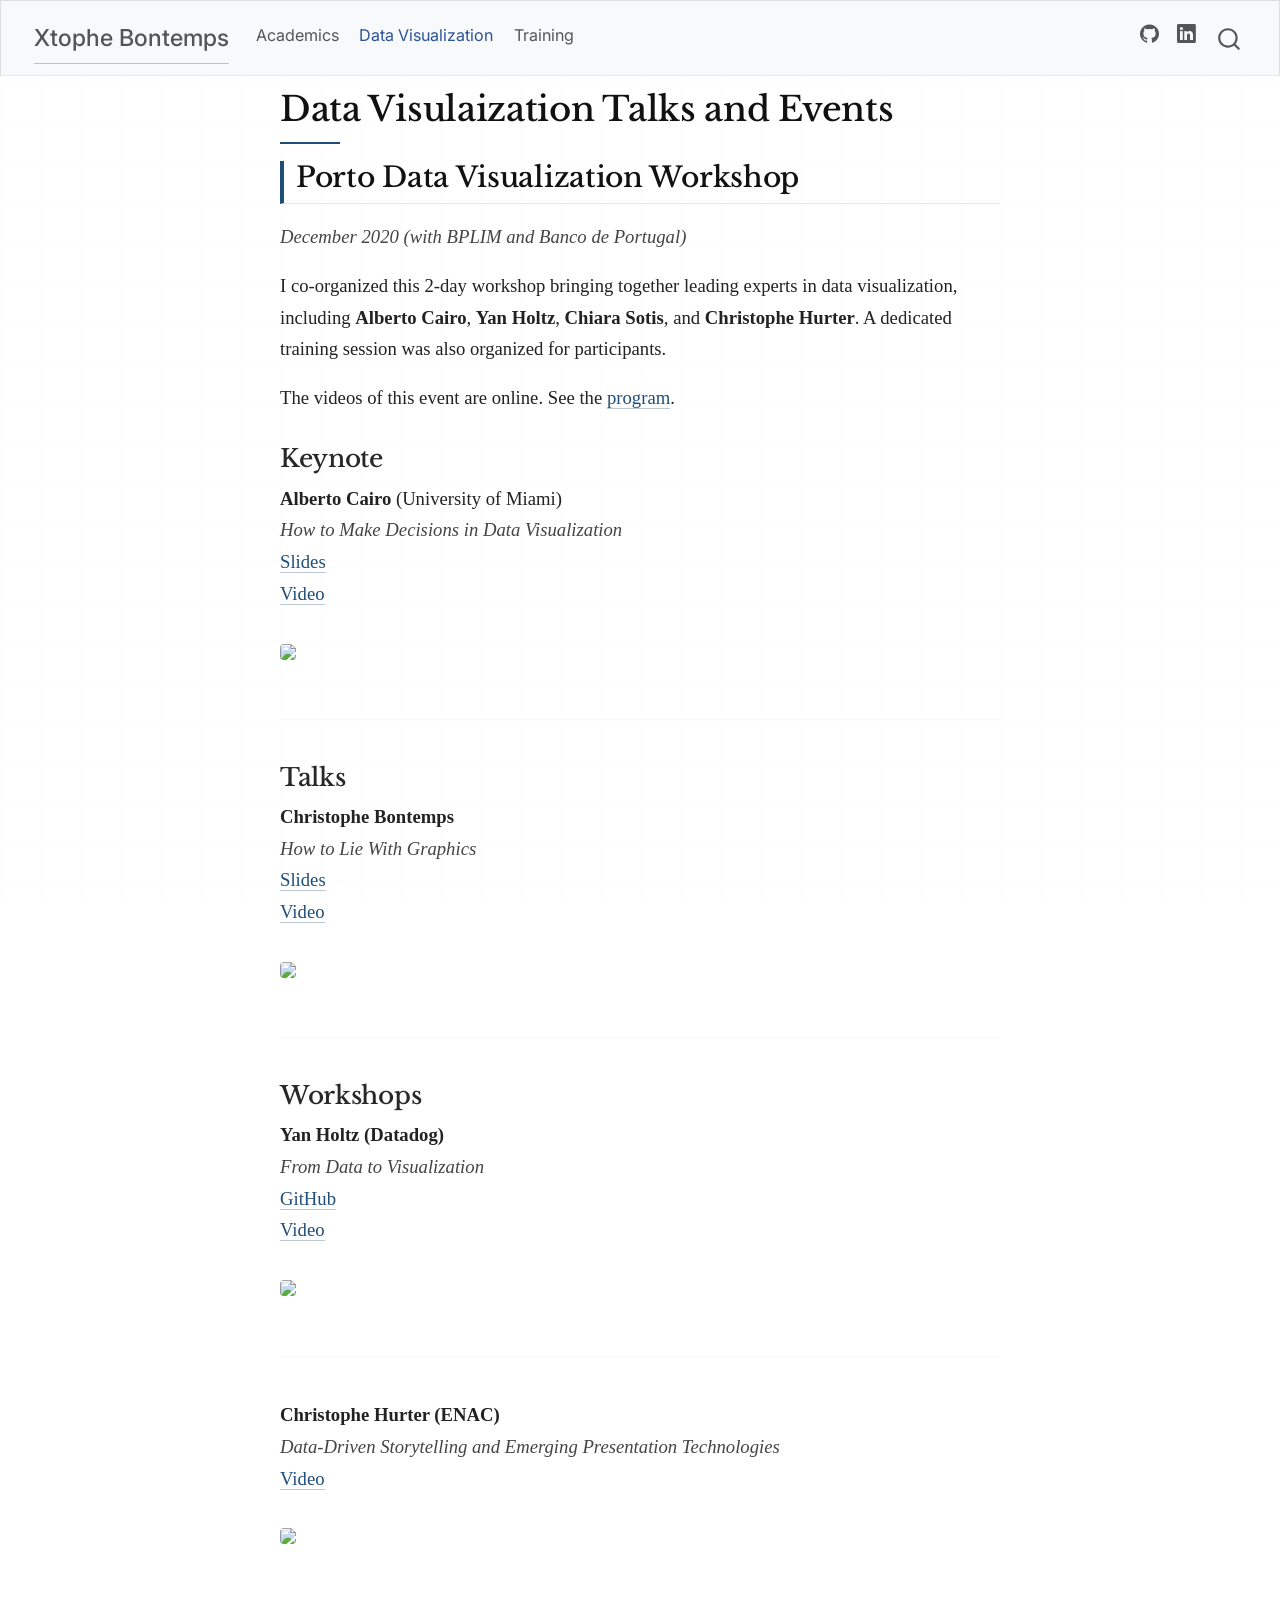
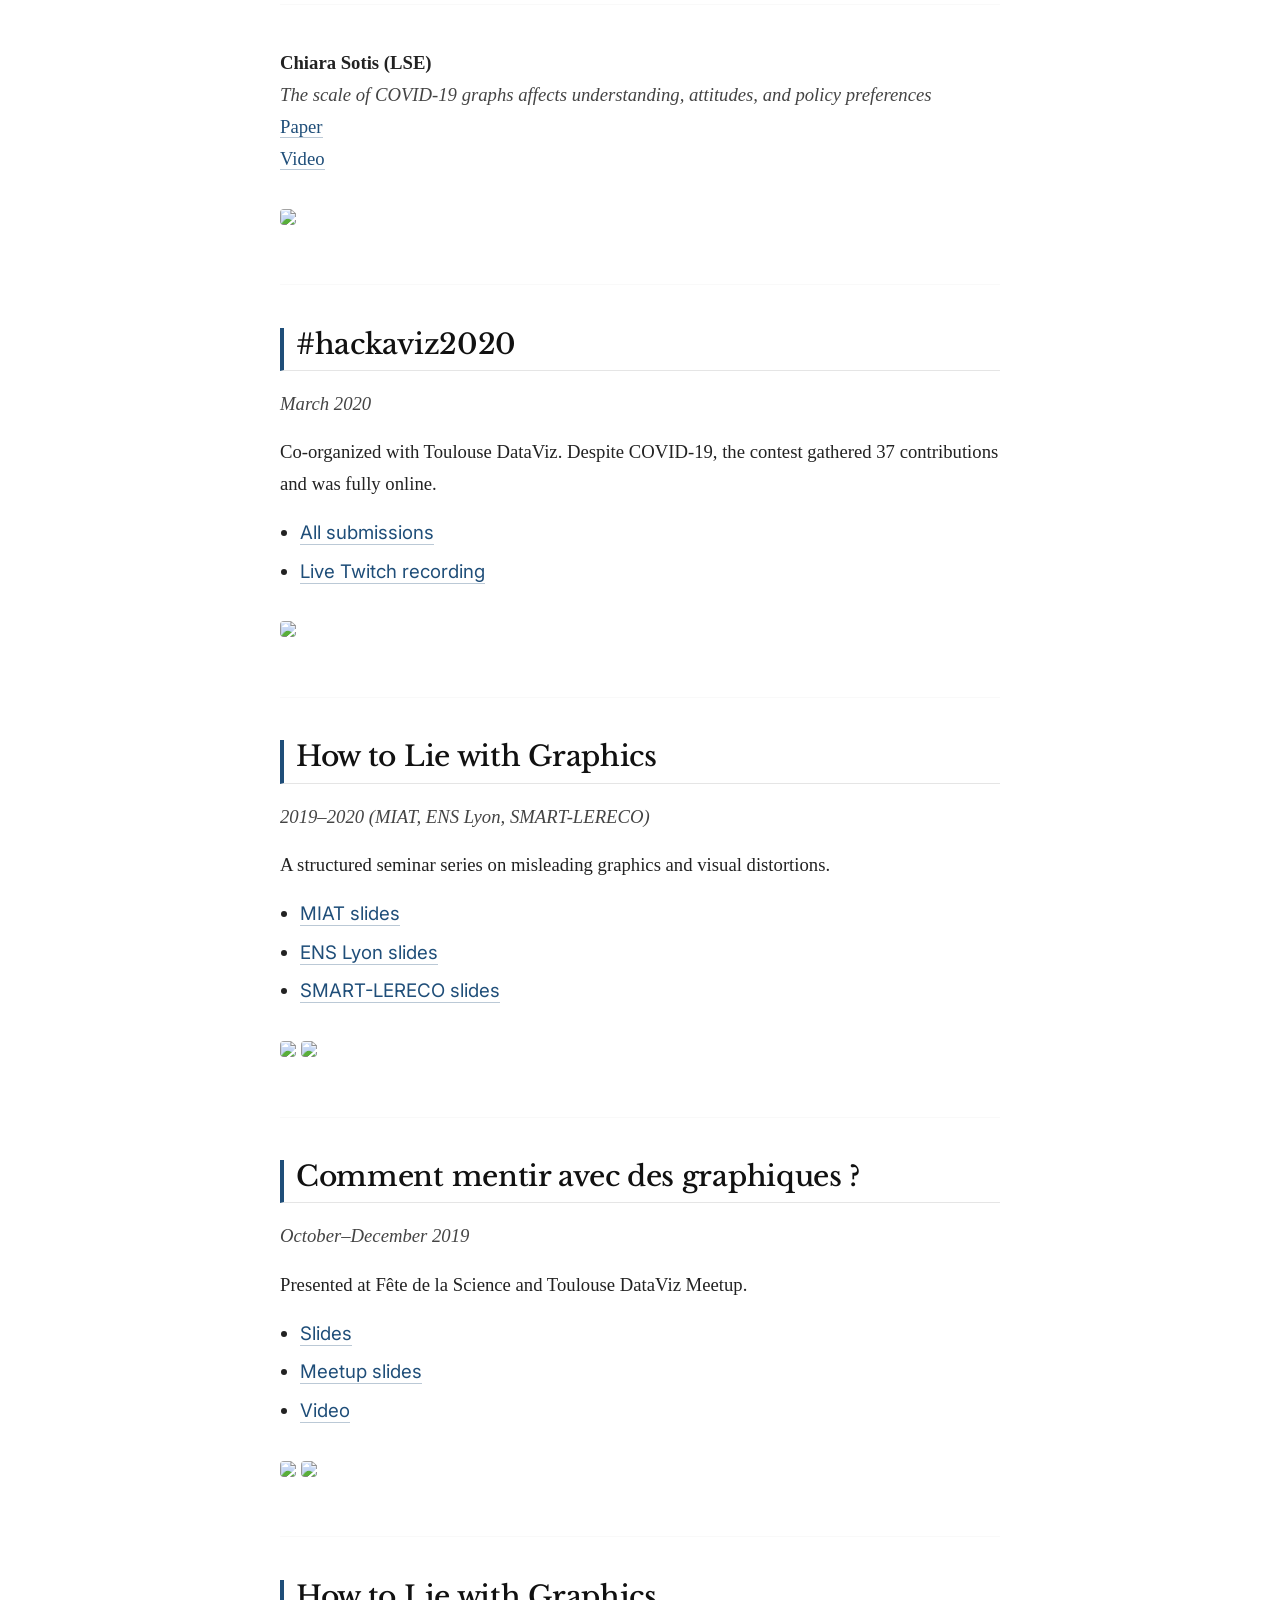
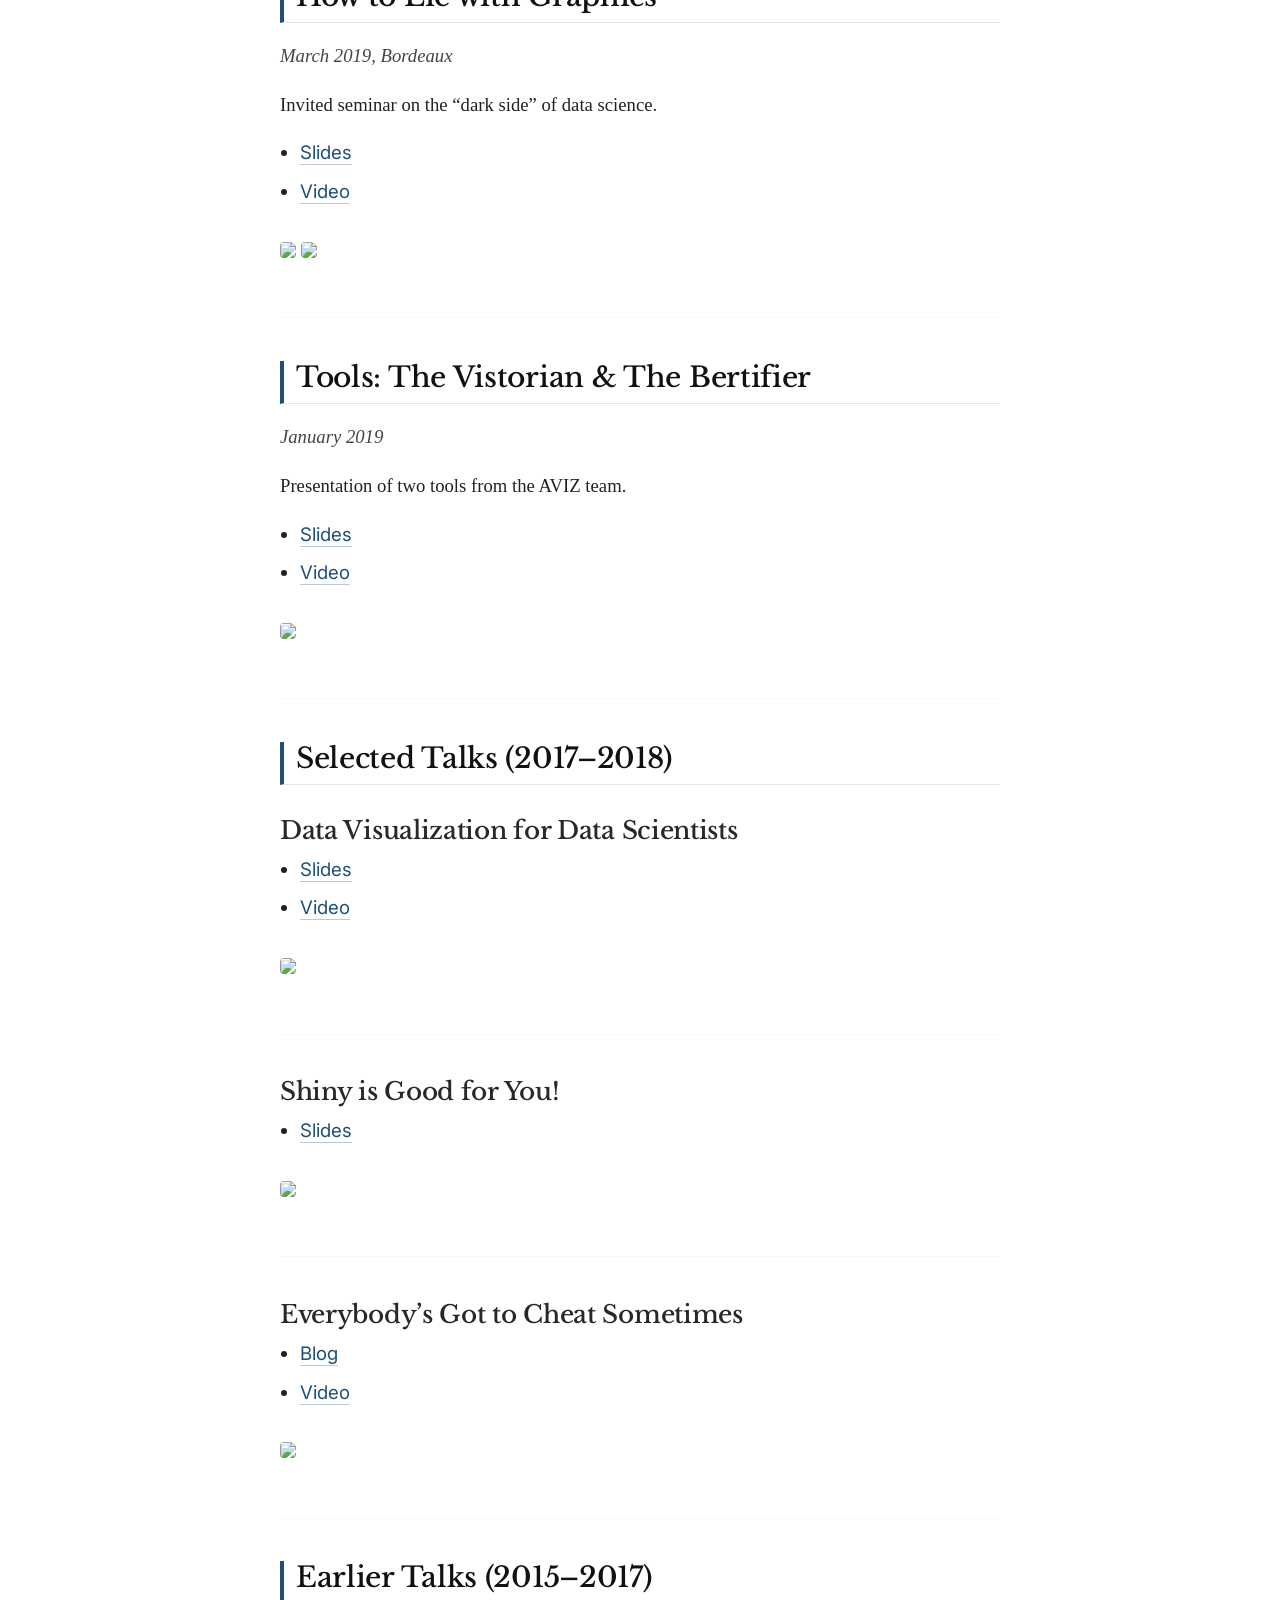
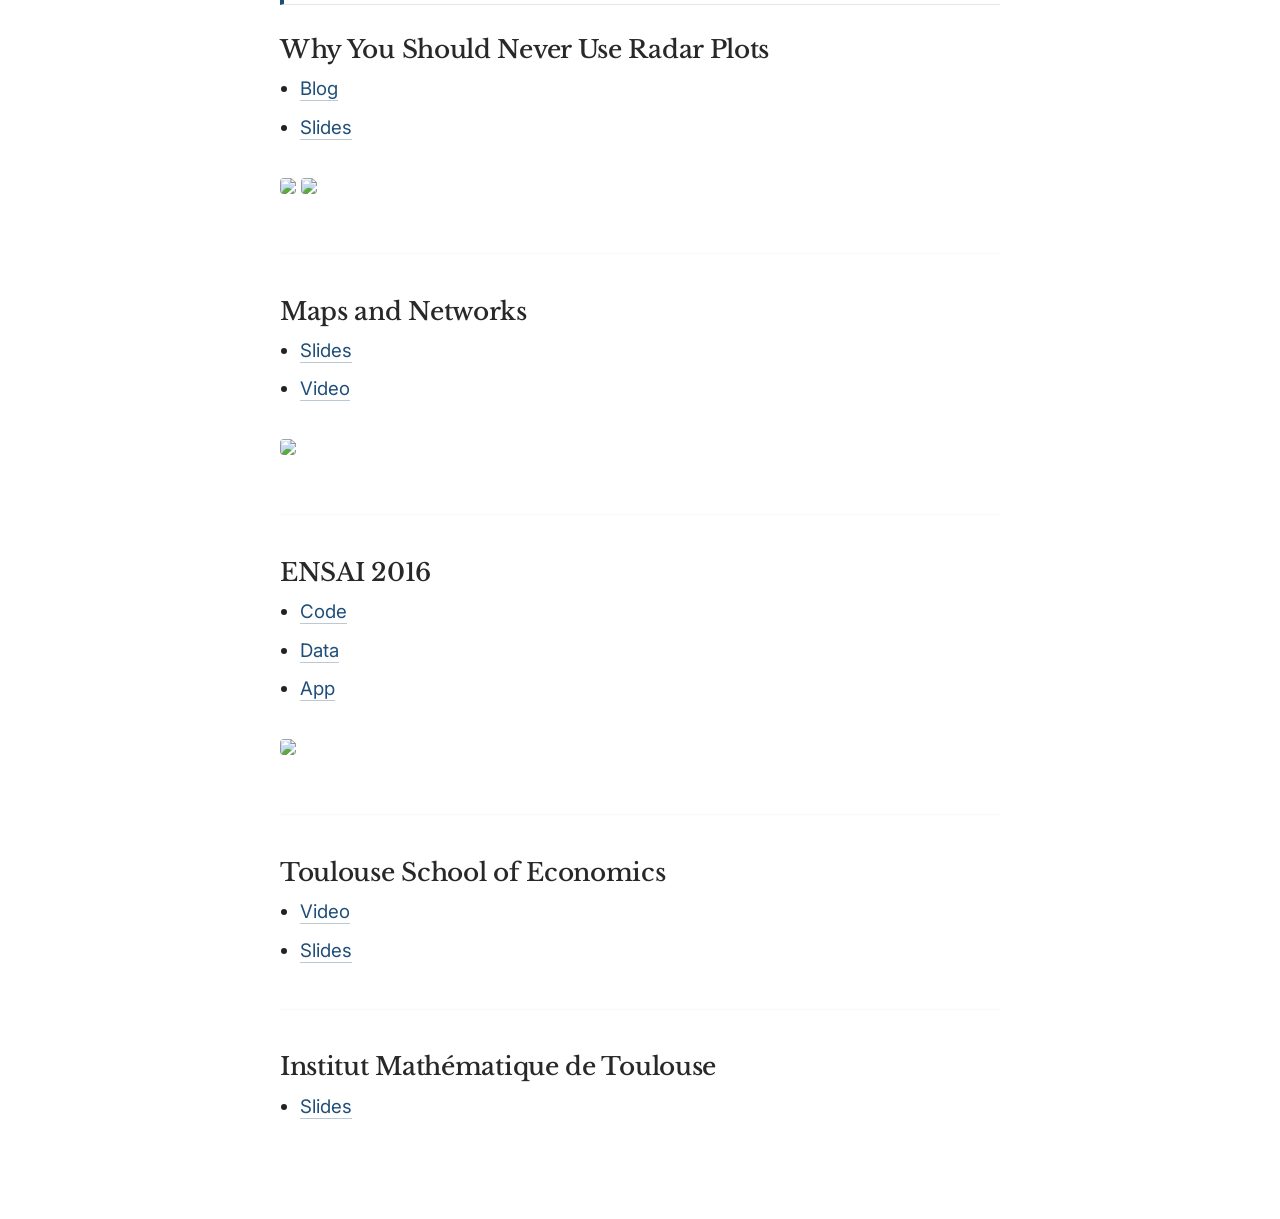
==== docs/dataviz.html @ 14bf7dd1 "dataviz page added" ====
<!DOCTYPE html>
<html xmlns="http://www.w3.org/1999/xhtml" lang="en" xml:lang="en"><head>

<meta charset="utf-8">
<meta name="generator" content="quarto-1.8.25">

<meta name="viewport" content="width=device-width, initial-scale=1.0, user-scalable=yes">


<title>Data Visulaization Talks and Events – Xtophe Bontemps</title>
<style>
code{white-space: pre-wrap;}
span.smallcaps{font-variant: small-caps;}
div.columns{display: flex; gap: min(4vw, 1.5em);}
div.column{flex: auto; overflow-x: auto;}
div.hanging-indent{margin-left: 1.5em; text-indent: -1.5em;}
ul.task-list{list-style: none;}
ul.task-list li input[type="checkbox"] {
  width: 0.8em;
  margin: 0 0.8em 0.2em -1em; /* quarto-specific, see https://github.com/quarto-dev/quarto-cli/issues/4556 */ 
  vertical-align: middle;
}
</style>


<script src="site_libs/quarto-nav/quarto-nav.js"></script>
<script src="site_libs/clipboard/clipboard.min.js"></script>
<script src="site_libs/quarto-search/autocomplete.umd.js"></script>
<script src="site_libs/quarto-search/fuse.min.js"></script>
<script src="site_libs/quarto-search/quarto-search.js"></script>
<meta name="quarto:offset" content="./">
<script src="site_libs/quarto-html/quarto.js" type="module"></script>
<script src="site_libs/quarto-html/tabsets/tabsets.js" type="module"></script>
<script src="site_libs/quarto-html/axe/axe-check.js" type="module"></script>
<script src="site_libs/quarto-html/popper.min.js"></script>
<script src="site_libs/quarto-html/tippy.umd.min.js"></script>
<script src="site_libs/quarto-html/anchor.min.js"></script>
<link href="site_libs/quarto-html/tippy.css" rel="stylesheet">
<link href="site_libs/quarto-html/quarto-syntax-highlighting-7b89279ff1a6dce999919e0e67d4d9ec.css" rel="stylesheet" id="quarto-text-highlighting-styles">
<script src="site_libs/bootstrap/bootstrap.min.js"></script>
<link href="site_libs/bootstrap/bootstrap-icons.css" rel="stylesheet">
<link href="site_libs/bootstrap/bootstrap-ff9c7afb6f1404417917cb7d0d4af523.min.css" rel="stylesheet" append-hash="true" id="quarto-bootstrap" data-mode="light">
<script id="quarto-search-options" type="application/json">{
  "location": "navbar",
  "copy-button": false,
  "collapse-after": 3,
  "panel-placement": "end",
  "type": "overlay",
  "limit": 50,
  "keyboard-shortcut": [
    "f",
    "/",
    "s"
  ],
  "show-item-context": false,
  "language": {
    "search-no-results-text": "No results",
    "search-matching-documents-text": "matching documents",
    "search-copy-link-title": "Copy link to search",
    "search-hide-matches-text": "Hide additional matches",
    "search-more-match-text": "more match in this document",
    "search-more-matches-text": "more matches in this document",
    "search-clear-button-title": "Clear",
    "search-text-placeholder": "",
    "search-detached-cancel-button-title": "Cancel",
    "search-submit-button-title": "Submit",
    "search-label": "Search"
  }
}</script>


<link rel="stylesheet" href="Mystyle.css">
</head>

<body class="nav-fixed fullcontent quarto-light">

<div id="quarto-search-results"></div>
  <header id="quarto-header" class="headroom fixed-top">
    <nav class="navbar navbar-expand-lg " data-bs-theme="dark">
      <div class="navbar-container container-fluid">
      <div class="navbar-brand-container mx-auto">
    <a href="./index.html" class="navbar-brand navbar-brand-logo">
    </a>
    <a class="navbar-brand" href="./index.html">
    <span class="navbar-title">Xtophe Bontemps</span>
    </a>
  </div>
            <div id="quarto-search" class="" title="Search"></div>
          <button class="navbar-toggler" type="button" data-bs-toggle="collapse" data-bs-target="#navbarCollapse" aria-controls="navbarCollapse" role="menu" aria-expanded="false" aria-label="Toggle navigation" onclick="if (window.quartoToggleHeadroom) { window.quartoToggleHeadroom(); }">
  <span class="navbar-toggler-icon"></span>
</button>
          <div class="collapse navbar-collapse" id="navbarCollapse">
            <ul class="navbar-nav navbar-nav-scroll me-auto">
  <li class="nav-item">
    <a class="nav-link" href="./academics.qmd"> 
<span class="menu-text">Academics</span></a>
  </li>  
  <li class="nav-item">
    <a class="nav-link active" href="./dataviz.html" aria-current="page"> 
<span class="menu-text">Data Visualization</span></a>
  </li>  
  <li class="nav-item">
    <a class="nav-link" href="./training.qmd"> 
<span class="menu-text">Training</span></a>
  </li>  
</ul>
            <ul class="navbar-nav navbar-nav-scroll ms-auto">
  <li class="nav-item compact">
    <a class="nav-link" href="https://github.com/XtopheB"> <i class="bi bi-github" role="img">
</i> 
<span class="menu-text"></span></a>
  </li>  
  <li class="nav-item compact">
    <a class="nav-link" href="https://linkedin.com/in/cbontemps/"> <i class="bi bi-linkedin" role="img">
</i> 
<span class="menu-text"></span></a>
  </li>  
</ul>
          </div> <!-- /navcollapse -->
            <div class="quarto-navbar-tools">
</div>
      </div> <!-- /container-fluid -->
    </nav>
</header>
<!-- content -->
<div id="quarto-content" class="quarto-container page-columns page-rows-contents page-layout-article page-navbar">
<!-- sidebar -->
<!-- margin-sidebar -->
    
<!-- main -->
<main class="content" id="quarto-document-content">

<header id="title-block-header" class="quarto-title-block default">
<div class="quarto-title">
<h1 class="title">Data Visulaization Talks and Events</h1>
</div>



<div class="quarto-title-meta">

    
  
    
  </div>
  


</header>


<section id="porto-data-visualization-workshop" class="level2">
<h2 class="anchored" data-anchor-id="porto-data-visualization-workshop">Porto Data Visualization Workshop</h2>
<p><em>December 2020 (with BPLIM and Banco de Portugal)</em></p>
<p>I co-organized this 2-day workshop bringing together leading experts in data visualization, including <strong>Alberto Cairo</strong>, <strong>Yan Holtz</strong>, <strong>Chiara Sotis</strong>, and <strong>Christophe Hurter</strong>. A dedicated training session was also organized for participants.</p>
<p>The videos of this event are online. See the <a href="http://data.visualisation.free.fr/Papers/WS_BPLIM2020_DataViz_Program_Site.pdf">program</a>.</p>
<section id="keynote" class="level3">
<h3 class="anchored" data-anchor-id="keynote">Keynote</h3>
<p><strong>Alberto Cairo</strong> (University of Miami)<br>
<em>How to Make Decisions in Data Visualization</em><br>
<a href="http://data.visualisation.free.fr/Papers/BancoDePortugal2020.pdf">Slides</a><br>
<a href="https://youtu.be/IDs4InpQ0Zw?list=PLUZo4TFBklMYZhiVPzuV_Oxaqay2WbQIM">Video</a></p>
<p><img src="images/porto/alberto_cairo.png" class="img-fluid" width="150"></p>
<hr>
</section>
<section id="talks" class="level3">
<h3 class="anchored" data-anchor-id="talks">Talks</h3>
<p><strong>Christophe Bontemps</strong><br>
<em>How to Lie With Graphics</em><br>
<a href="http://data.visualisation.free.fr/Papers/Part1-HowToLie.pdf">Slides</a><br>
<a href="https://youtu.be/_hCsnF5R9Bk">Video</a></p>
<p><img src="images/porto/how_to_lie.png" class="img-fluid" width="150"></p>
<hr>
</section>
<section id="workshops" class="level3">
<h3 class="anchored" data-anchor-id="workshops">Workshops</h3>
<p><strong>Yan Holtz (Datadog)</strong><br>
<em>From Data to Visualization</em><br>
<a href="https://github.com/holtzy/Talk">GitHub</a><br>
<a href="https://youtu.be/cfFgQxD7grY?list=PLUZo4TFBklMYZhiVPzuV_Oxaqay2WbQIM">Video</a></p>
<p><img src="images/porto/yan_holtz.png" class="img-fluid" width="150"></p>
<hr>
<p><strong>Christophe Hurter (ENAC)</strong><br>
<em>Data-Driven Storytelling and Emerging Presentation Technologies</em><br>
<a href="https://youtu.be/3sLHgBfwLoE?list=PLUZo4TFBklMYZhiVPzuV_Oxaqay2WbQIM">Video</a></p>
<p><img src="images/porto/hurter.png" class="img-fluid" width="150"></p>
<hr>
<p><strong>Chiara Sotis (LSE)</strong><br>
<em>The scale of COVID-19 graphs affects understanding, attitudes, and policy preferences</em><br>
<a href="http://data.visualisation.free.fr/Papers/Chiara%20SotisPaperLSE.pdf">Paper</a><br>
<a href="https://youtu.be/FEMnNQKpv1o">Video</a></p>
<p><img src="images/porto/sotis.png" class="img-fluid" width="150"></p>
<hr>
</section>
</section>
<section id="hackaviz2020" class="level2">
<h2 class="anchored" data-anchor-id="hackaviz2020">#hackaviz2020</h2>
<p><em>March 2020</em></p>
<p>Co-organized with Toulouse DataViz. Despite COVID-19, the contest gathered 37 contributions and was fully online.</p>
<ul>
<li><a href="http://toulouse-dataviz.fr/resultats-hackaviz-2020">All submissions</a><br>
</li>
<li><a href="https://vimeo.com/401537326">Live Twitch recording</a></li>
</ul>
<p><img src="images/hackaviz/twitch.jpg" class="img-fluid" width="300"></p>
<hr>
</section>
<section id="how-to-lie-with-graphics" class="level2">
<h2 class="anchored" data-anchor-id="how-to-lie-with-graphics">How to Lie with Graphics</h2>
<p><em>2019–2020 (MIAT, ENS Lyon, SMART-LERECO)</em></p>
<p>A structured seminar series on misleading graphics and visual distortions.</p>
<ul>
<li><a href="http://data.visualisation.free.fr/Blog/HowToLie-Short.pdf">MIAT slides</a><br>
</li>
<li><a href="http://data.visualisation.free.fr/Blog/HowToLie-Short-ENS.pdf">ENS Lyon slides</a><br>
</li>
<li><a href="http://data.visualisation.free.fr/Blog/HowToLie-Short-SMART.pdf">SMART-LERECO slides</a></li>
</ul>
<p><img src="images/howtolie/miat1.jpg" class="img-fluid" width="250"> <img src="images/howtolie/miat2.jpg" class="img-fluid" width="250"></p>
<hr>
</section>
<section id="comment-mentir-avec-des-graphiques" class="level2">
<h2 class="anchored" data-anchor-id="comment-mentir-avec-des-graphiques">Comment mentir avec des graphiques ?</h2>
<p><em>October–December 2019</em></p>
<p>Presented at Fête de la Science and Toulouse DataViz Meetup.</p>
<ul>
<li><a href="http://data.visualisation.free.fr/Blog/Mentir6.pdf">Slides</a><br>
</li>
<li><a href="http://data.visualisation.free.fr/Blog/HowToLie-Meetup.pdf">Meetup slides</a><br>
</li>
<li><a href="https://vimeo.com/381895600">Video</a></li>
</ul>
<p><img src="images/mentir/poster.jpg" class="img-fluid" width="200"> <img src="images/mentir/caussade.jpg" class="img-fluid" width="300"></p>
<hr>
</section>
<section id="how-to-lie-with-graphics-1" class="level2">
<h2 class="anchored" data-anchor-id="how-to-lie-with-graphics-1">How to Lie with Graphics</h2>
<p><em>March 2019, Bordeaux</em></p>
<p>Invited seminar on the “dark side” of data science.</p>
<ul>
<li><a href="https://framadrive.org/s/nWZsk8XMx5XNfxX#pdfviewer">Slides</a><br>
</li>
<li><a href="http://data.visualisation.free.fr/Videos/HowToLieFinal/HowToLieFinal.html">Video</a></li>
</ul>
<p><img src="images/howtolie/sketchnote.jpg" class="img-fluid" width="150"> <img src="images/howtolie/video.jpg" class="img-fluid" width="300"></p>
<hr>
</section>
<section id="tools-the-vistorian-the-bertifier" class="level2">
<h2 class="anchored" data-anchor-id="tools-the-vistorian-the-bertifier">Tools: The Vistorian &amp; The Bertifier</h2>
<p><em>January 2019</em></p>
<p>Presentation of two tools from the AVIZ team.</p>
<ul>
<li><a href="https://speakerdeck.com/alaino/the-vistorian-and-the-bertifier">Slides</a><br>
</li>
<li><a href="https://vimeo.com/310955855">Video</a></li>
</ul>
<p><img src="images/tools/vistorian.jpg" class="img-fluid" width="350"></p>
<hr>
</section>
<section id="selected-talks-20172018" class="level2">
<h2 class="anchored" data-anchor-id="selected-talks-20172018">Selected Talks (2017–2018)</h2>
<section id="data-visualization-for-data-scientists" class="level3">
<h3 class="anchored" data-anchor-id="data-visualization-for-data-scientists">Data Visualization for Data Scientists</h3>
<ul>
<li><a href="https://speakerdeck.com/toulousedatascience/number-26-la-data-visualisation-pour-la-data-science-et-les-data-scientists">Slides</a><br>
</li>
<li><a href="http://data.visualisation.free.fr/Videos/DataViz4DataScience/MeetupTDS/MeetupTDS.html">Video</a></li>
</ul>
<p><img src="images/talks/tds.jpg" class="img-fluid" width="350"></p>
<hr>
</section>
<section id="shiny-is-good-for-you" class="level3">
<h3 class="anchored" data-anchor-id="shiny-is-good-for-you">Shiny is Good for You!</h3>
<ul>
<li><a href="http://data.visualisation.free.fr/Blog/MeetupShiny.pdf">Slides</a></li>
</ul>
<p><img src="images/talks/shiny.jpg" class="img-fluid" width="300"></p>
<hr>
</section>
<section id="everybodys-got-to-cheat-sometimes" class="level3">
<h3 class="anchored" data-anchor-id="everybodys-got-to-cheat-sometimes">Everybody’s Got to Cheat Sometimes</h3>
<ul>
<li><a href="http://data.visualisation.free.fr/Blog/Everybody-got-to-cheat-sometimes.nb.html">Blog</a><br>
</li>
<li><a href="http://data.visualisation.free.fr/Videos/Cheating/Cheating.html">Video</a></li>
</ul>
<p><img src="images/talks/cheating.jpg" class="img-fluid" width="350"></p>
<hr>
</section>
</section>
<section id="earlier-talks-20152017" class="level2">
<h2 class="anchored" data-anchor-id="earlier-talks-20152017">Earlier Talks (2015–2017)</h2>
<section id="why-you-should-never-use-radar-plots" class="level3">
<h3 class="anchored" data-anchor-id="why-you-should-never-use-radar-plots">Why You Should Never Use Radar Plots</h3>
<ul>
<li><a href="http://data.visualisation.free.fr/Blog/Why-you-should-never-use-radar-plots.nb.html">Blog</a><br>
</li>
<li><a href="http://data.visualisation.free.fr/Blog/MeetupRadar.pdf">Slides</a></li>
</ul>
<p><img src="images/radar/radar1.png" class="img-fluid" width="200"> <img src="images/radar/radar2.png" class="img-fluid" width="200"></p>
<hr>
</section>
<section id="maps-and-networks" class="level3">
<h3 class="anchored" data-anchor-id="maps-and-networks">Maps and Networks</h3>
<ul>
<li><a href="https://fr.slideshare.net/ChristopheBontemps/meetup-maps-networks-why-and-how-to-visualize">Slides</a><br>
</li>
<li><a href="http://data.visualisation.free.fr/Videos/MapsAndNetworks/MapsAndNetworks.html">Video</a></li>
</ul>
<p><img src="images/maps/maps.jpg" class="img-fluid" width="350"></p>
<hr>
</section>
<section id="ensai-2016" class="level3">
<h3 class="anchored" data-anchor-id="ensai-2016">ENSAI 2016</h3>
<ul>
<li><a href="http://data.visualisation.free.fr/Ensai/Progs.zip">Code</a><br>
</li>
<li><a href="http://data.visualisation.free.fr/Ensai/Data.zip">Data</a><br>
</li>
<li><a href="https://xtophedataviz.shinyapps.io/NpReg/">App</a></li>
</ul>
<p><img src="images/ensai/shinyreg.png" class="img-fluid" width="300"></p>
<hr>
</section>
<section id="toulouse-school-of-economics" class="level3">
<h3 class="anchored" data-anchor-id="toulouse-school-of-economics">Toulouse School of Economics</h3>
<ul>
<li><a href="http://data.visualisation.free.fr/Videos/VideoLectureDataVisualisationTSE/LectureDataVisualisationTSE.html">Video</a><br>
</li>
<li><a href="http://data.visualisation.free.fr/Videos/VideoLectureDataVisualisationTSE/VisualizationGTFood.pdf">Slides</a></li>
</ul>
<hr>
</section>
<section id="institut-mathématique-de-toulouse" class="level3">
<h3 class="anchored" data-anchor-id="institut-mathématique-de-toulouse">Institut Mathématique de Toulouse</h3>
<ul>
<li><a href="http://perso.math.univ-toulouse.fr/les-cafes-de-l-imt/files/2014/09/VoirOuNePasVoir.pdf">Slides</a></li>
</ul>


</section>
</section>

</main> <!-- /main -->
<script id="quarto-html-after-body" type="application/javascript">
  window.document.addEventListener("DOMContentLoaded", function (event) {
    const icon = "";
    const anchorJS = new window.AnchorJS();
    anchorJS.options = {
      placement: 'right',
      icon: icon
    };
    anchorJS.add('.anchored');
    const isCodeAnnotation = (el) => {
      for (const clz of el.classList) {
        if (clz.startsWith('code-annotation-')) {                     
          return true;
        }
      }
      return false;
    }
    const onCopySuccess = function(e) {
      // button target
      const button = e.trigger;
      // don't keep focus
      button.blur();
      // flash "checked"
      button.classList.add('code-copy-button-checked');
      var currentTitle = button.getAttribute("title");
      button.setAttribute("title", "Copied!");
      let tooltip;
      if (window.bootstrap) {
        button.setAttribute("data-bs-toggle", "tooltip");
        button.setAttribute("data-bs-placement", "left");
        button.setAttribute("data-bs-title", "Copied!");
        tooltip = new bootstrap.Tooltip(button, 
          { trigger: "manual", 
            customClass: "code-copy-button-tooltip",
            offset: [0, -8]});
        tooltip.show();    
      }
      setTimeout(function() {
        if (tooltip) {
          tooltip.hide();
          button.removeAttribute("data-bs-title");
          button.removeAttribute("data-bs-toggle");
          button.removeAttribute("data-bs-placement");
        }
        button.setAttribute("title", currentTitle);
        button.classList.remove('code-copy-button-checked');
      }, 1000);
      // clear code selection
      e.clearSelection();
    }
    const getTextToCopy = function(trigger) {
      const outerScaffold = trigger.parentElement.cloneNode(true);
      const codeEl = outerScaffold.querySelector('code');
      for (const childEl of codeEl.children) {
        if (isCodeAnnotation(childEl)) {
          childEl.remove();
        }
      }
      return codeEl.innerText;
    }
    const clipboard = new window.ClipboardJS('.code-copy-button:not([data-in-quarto-modal])', {
      text: getTextToCopy
    });
    clipboard.on('success', onCopySuccess);
    if (window.document.getElementById('quarto-embedded-source-code-modal')) {
      const clipboardModal = new window.ClipboardJS('.code-copy-button[data-in-quarto-modal]', {
        text: getTextToCopy,
        container: window.document.getElementById('quarto-embedded-source-code-modal')
      });
      clipboardModal.on('success', onCopySuccess);
    }
      var localhostRegex = new RegExp(/^(?:http|https):\/\/localhost\:?[0-9]*\//);
      var mailtoRegex = new RegExp(/^mailto:/);
        var filterRegex = new RegExp('/' + window.location.host + '/');
      var isInternal = (href) => {
          return filterRegex.test(href) || localhostRegex.test(href) || mailtoRegex.test(href);
      }
      // Inspect non-navigation links and adorn them if external
     var links = window.document.querySelectorAll('a[href]:not(.nav-link):not(.navbar-brand):not(.toc-action):not(.sidebar-link):not(.sidebar-item-toggle):not(.pagination-link):not(.no-external):not([aria-hidden]):not(.dropdown-item):not(.quarto-navigation-tool):not(.about-link)');
      for (var i=0; i<links.length; i++) {
        const link = links[i];
        if (!isInternal(link.href)) {
          // undo the damage that might have been done by quarto-nav.js in the case of
          // links that we want to consider external
          if (link.dataset.originalHref !== undefined) {
            link.href = link.dataset.originalHref;
          }
        }
      }
    function tippyHover(el, contentFn, onTriggerFn, onUntriggerFn) {
      const config = {
        allowHTML: true,
        maxWidth: 500,
        delay: 100,
        arrow: false,
        appendTo: function(el) {
            return el.parentElement;
        },
        interactive: true,
        interactiveBorder: 10,
        theme: 'quarto',
        placement: 'bottom-start',
      };
      if (contentFn) {
        config.content = contentFn;
      }
      if (onTriggerFn) {
        config.onTrigger = onTriggerFn;
      }
      if (onUntriggerFn) {
        config.onUntrigger = onUntriggerFn;
      }
      window.tippy(el, config); 
    }
    const noterefs = window.document.querySelectorAll('a[role="doc-noteref"]');
    for (var i=0; i<noterefs.length; i++) {
      const ref = noterefs[i];
      tippyHover(ref, function() {
        // use id or data attribute instead here
        let href = ref.getAttribute('data-footnote-href') || ref.getAttribute('href');
        try { href = new URL(href).hash; } catch {}
        const id = href.replace(/^#\/?/, "");
        const note = window.document.getElementById(id);
        if (note) {
          return note.innerHTML;
        } else {
          return "";
        }
      });
    }
    const xrefs = window.document.querySelectorAll('a.quarto-xref');
    const processXRef = (id, note) => {
      // Strip column container classes
      const stripColumnClz = (el) => {
        el.classList.remove("page-full", "page-columns");
        if (el.children) {
          for (const child of el.children) {
            stripColumnClz(child);
          }
        }
      }
      stripColumnClz(note)
      if (id === null || id.startsWith('sec-')) {
        // Special case sections, only their first couple elements
        const container = document.createElement("div");
        if (note.children && note.children.length > 2) {
          container.appendChild(note.children[0].cloneNode(true));
          for (let i = 1; i < note.children.length; i++) {
            const child = note.children[i];
            if (child.tagName === "P" && child.innerText === "") {
              continue;
            } else {
              container.appendChild(child.cloneNode(true));
              break;
            }
          }
          if (window.Quarto?.typesetMath) {
            window.Quarto.typesetMath(container);
          }
          return container.innerHTML
        } else {
          if (window.Quarto?.typesetMath) {
            window.Quarto.typesetMath(note);
          }
          return note.innerHTML;
        }
      } else {
        // Remove any anchor links if they are present
        const anchorLink = note.querySelector('a.anchorjs-link');
        if (anchorLink) {
          anchorLink.remove();
        }
        if (window.Quarto?.typesetMath) {
          window.Quarto.typesetMath(note);
        }
        if (note.classList.contains("callout")) {
          return note.outerHTML;
        } else {
          return note.innerHTML;
        }
      }
    }
    for (var i=0; i<xrefs.length; i++) {
      const xref = xrefs[i];
      tippyHover(xref, undefined, function(instance) {
        instance.disable();
        let url = xref.getAttribute('href');
        let hash = undefined; 
        if (url.startsWith('#')) {
          hash = url;
        } else {
          try { hash = new URL(url).hash; } catch {}
        }
        if (hash) {
          const id = hash.replace(/^#\/?/, "");
          const note = window.document.getElementById(id);
          if (note !== null) {
            try {
              const html = processXRef(id, note.cloneNode(true));
              instance.setContent(html);
            } finally {
              instance.enable();
              instance.show();
            }
          } else {
            // See if we can fetch this
            fetch(url.split('#')[0])
            .then(res => res.text())
            .then(html => {
              const parser = new DOMParser();
              const htmlDoc = parser.parseFromString(html, "text/html");
              const note = htmlDoc.getElementById(id);
              if (note !== null) {
                const html = processXRef(id, note);
                instance.setContent(html);
              } 
            }).finally(() => {
              instance.enable();
              instance.show();
            });
          }
        } else {
          // See if we can fetch a full url (with no hash to target)
          // This is a special case and we should probably do some content thinning / targeting
          fetch(url)
          .then(res => res.text())
          .then(html => {
            const parser = new DOMParser();
            const htmlDoc = parser.parseFromString(html, "text/html");
            const note = htmlDoc.querySelector('main.content');
            if (note !== null) {
              // This should only happen for chapter cross references
              // (since there is no id in the URL)
              // remove the first header
              if (note.children.length > 0 && note.children[0].tagName === "HEADER") {
                note.children[0].remove();
              }
              const html = processXRef(null, note);
              instance.setContent(html);
            } 
          }).finally(() => {
            instance.enable();
            instance.show();
          });
        }
      }, function(instance) {
      });
    }
        let selectedAnnoteEl;
        const selectorForAnnotation = ( cell, annotation) => {
          let cellAttr = 'data-code-cell="' + cell + '"';
          let lineAttr = 'data-code-annotation="' +  annotation + '"';
          const selector = 'span[' + cellAttr + '][' + lineAttr + ']';
          return selector;
        }
        const selectCodeLines = (annoteEl) => {
          const doc = window.document;
          const targetCell = annoteEl.getAttribute("data-target-cell");
          const targetAnnotation = annoteEl.getAttribute("data-target-annotation");
          const annoteSpan = window.document.querySelector(selectorForAnnotation(targetCell, targetAnnotation));
          const lines = annoteSpan.getAttribute("data-code-lines").split(",");
          const lineIds = lines.map((line) => {
            return targetCell + "-" + line;
          })
          let top = null;
          let height = null;
          let parent = null;
          if (lineIds.length > 0) {
              //compute the position of the single el (top and bottom and make a div)
              const el = window.document.getElementById(lineIds[0]);
              top = el.offsetTop;
              height = el.offsetHeight;
              parent = el.parentElement.parentElement;
            if (lineIds.length > 1) {
              const lastEl = window.document.getElementById(lineIds[lineIds.length - 1]);
              const bottom = lastEl.offsetTop + lastEl.offsetHeight;
              height = bottom - top;
            }
            if (top !== null && height !== null && parent !== null) {
              // cook up a div (if necessary) and position it 
              let div = window.document.getElementById("code-annotation-line-highlight");
              if (div === null) {
                div = window.document.createElement("div");
                div.setAttribute("id", "code-annotation-line-highlight");
                div.style.position = 'absolute';
                parent.appendChild(div);
              }
              div.style.top = top - 2 + "px";
              div.style.height = height + 4 + "px";
              div.style.left = 0;
              let gutterDiv = window.document.getElementById("code-annotation-line-highlight-gutter");
              if (gutterDiv === null) {
                gutterDiv = window.document.createElement("div");
                gutterDiv.setAttribute("id", "code-annotation-line-highlight-gutter");
                gutterDiv.style.position = 'absolute';
                const codeCell = window.document.getElementById(targetCell);
                const gutter = codeCell.querySelector('.code-annotation-gutter');
                gutter.appendChild(gutterDiv);
              }
              gutterDiv.style.top = top - 2 + "px";
              gutterDiv.style.height = height + 4 + "px";
            }
            selectedAnnoteEl = annoteEl;
          }
        };
        const unselectCodeLines = () => {
          const elementsIds = ["code-annotation-line-highlight", "code-annotation-line-highlight-gutter"];
          elementsIds.forEach((elId) => {
            const div = window.document.getElementById(elId);
            if (div) {
              div.remove();
            }
          });
          selectedAnnoteEl = undefined;
        };
          // Handle positioning of the toggle
      window.addEventListener(
        "resize",
        throttle(() => {
          elRect = undefined;
          if (selectedAnnoteEl) {
            selectCodeLines(selectedAnnoteEl);
          }
        }, 10)
      );
      function throttle(fn, ms) {
      let throttle = false;
      let timer;
        return (...args) => {
          if(!throttle) { // first call gets through
              fn.apply(this, args);
              throttle = true;
          } else { // all the others get throttled
              if(timer) clearTimeout(timer); // cancel #2
              timer = setTimeout(() => {
                fn.apply(this, args);
                timer = throttle = false;
              }, ms);
          }
        };
      }
        // Attach click handler to the DT
        const annoteDls = window.document.querySelectorAll('dt[data-target-cell]');
        for (const annoteDlNode of annoteDls) {
          annoteDlNode.addEventListener('click', (event) => {
            const clickedEl = event.target;
            if (clickedEl !== selectedAnnoteEl) {
              unselectCodeLines();
              const activeEl = window.document.querySelector('dt[data-target-cell].code-annotation-active');
              if (activeEl) {
                activeEl.classList.remove('code-annotation-active');
              }
              selectCodeLines(clickedEl);
              clickedEl.classList.add('code-annotation-active');
            } else {
              // Unselect the line
              unselectCodeLines();
              clickedEl.classList.remove('code-annotation-active');
            }
          });
        }
    const findCites = (el) => {
      const parentEl = el.parentElement;
      if (parentEl) {
        const cites = parentEl.dataset.cites;
        if (cites) {
          return {
            el,
            cites: cites.split(' ')
          };
        } else {
          return findCites(el.parentElement)
        }
      } else {
        return undefined;
      }
    };
    var bibliorefs = window.document.querySelectorAll('a[role="doc-biblioref"]');
    for (var i=0; i<bibliorefs.length; i++) {
      const ref = bibliorefs[i];
      const citeInfo = findCites(ref);
      if (citeInfo) {
        tippyHover(citeInfo.el, function() {
          var popup = window.document.createElement('div');
          citeInfo.cites.forEach(function(cite) {
            var citeDiv = window.document.createElement('div');
            citeDiv.classList.add('hanging-indent');
            citeDiv.classList.add('csl-entry');
            var biblioDiv = window.document.getElementById('ref-' + cite);
            if (biblioDiv) {
              citeDiv.innerHTML = biblioDiv.innerHTML;
            }
            popup.appendChild(citeDiv);
          });
          return popup.innerHTML;
        });
      }
    }
  });
  </script>
</div> <!-- /content -->




</body></html>
---- docs/site_libs/quarto-html/tippy.css ----
.tippy-box[data-animation=fade][data-state=hidden]{opacity:0}[data-tippy-root]{max-width:calc(100vw - 10px)}.tippy-box{position:relative;background-color:#333;color:#fff;border-radius:4px;font-size:14px;line-height:1.4;white-space:normal;outline:0;transition-property:transform,visibility,opacity}.tippy-box[data-placement^=top]>.tippy-arrow{bottom:0}.tippy-box[data-placement^=top]>.tippy-arrow:before{bottom:-7px;left:0;border-width:8px 8px 0;border-top-color:initial;transform-origin:center top}.tippy-box[data-placement^=bottom]>.tippy-arrow{top:0}.tippy-box[data-placement^=bottom]>.tippy-arrow:before{top:-7px;left:0;border-width:0 8px 8px;border-bottom-color:initial;transform-origin:center bottom}.tippy-box[data-placement^=left]>.tippy-arrow{right:0}.tippy-box[data-placement^=left]>.tippy-arrow:before{border-width:8px 0 8px 8px;border-left-color:initial;right:-7px;transform-origin:center left}.tippy-box[data-placement^=right]>.tippy-arrow{left:0}.tippy-box[data-placement^=right]>.tippy-arrow:before{left:-7px;border-width:8px 8px 8px 0;border-right-color:initial;transform-origin:center right}.tippy-box[data-inertia][data-state=visible]{transition-timing-function:cubic-bezier(.54,1.5,.38,1.11)}.tippy-arrow{width:16px;height:16px;color:#333}.tippy-arrow:before{content:"";position:absolute;border-color:transparent;border-style:solid}.tippy-content{position:relative;padding:5px 9px;z-index:1}
---- docs/site_libs/quarto-html/quarto-syntax-highlighting-7b89279ff1a6dce999919e0e67d4d9ec.css ----
/* quarto syntax highlight colors */
:root {
  --quarto-hl-ot-color: #003B4F;
  --quarto-hl-at-color: #657422;
  --quarto-hl-ss-color: #20794D;
  --quarto-hl-an-color: #5E5E5E;
  --quarto-hl-fu-color: #4758AB;
  --quarto-hl-st-color: #20794D;
  --quarto-hl-cf-color: #003B4F;
  --quarto-hl-op-color: #5E5E5E;
  --quarto-hl-er-color: #AD0000;
  --quarto-hl-bn-color: #AD0000;
  --quarto-hl-al-color: #AD0000;
  --quarto-hl-va-color: #111111;
  --quarto-hl-bu-color: inherit;
  --quarto-hl-ex-color: inherit;
  --quarto-hl-pp-color: #AD0000;
  --quarto-hl-in-color: #5E5E5E;
  --quarto-hl-vs-color: #20794D;
  --quarto-hl-wa-color: #5E5E5E;
  --quarto-hl-do-color: #5E5E5E;
  --quarto-hl-im-color: #00769E;
  --quarto-hl-ch-color: #20794D;
  --quarto-hl-dt-color: #AD0000;
  --quarto-hl-fl-color: #AD0000;
  --quarto-hl-co-color: #5E5E5E;
  --quarto-hl-cv-color: #5E5E5E;
  --quarto-hl-cn-color: #8f5902;
  --quarto-hl-sc-color: #5E5E5E;
  --quarto-hl-dv-color: #AD0000;
  --quarto-hl-kw-color: #003B4F;
}

/* other quarto variables */
:root {
  --quarto-font-monospace: SFMono-Regular, Menlo, Monaco, Consolas, "Liberation Mono", "Courier New", monospace;
}

/* syntax highlight based on Pandoc's rules */
pre > code.sourceCode > span {
  color: #003B4F;
}

code.sourceCode > span {
  color: #003B4F;
}

div.sourceCode,
div.sourceCode pre.sourceCode {
  color: #003B4F;
}

/* Normal */
code span {
  color: #003B4F;
}

/* Alert */
code span.al {
  color: #AD0000;
  font-style: inherit;
}

/* Annotation */
code span.an {
  color: #5E5E5E;
  font-style: inherit;
}

/* Attribute */
code span.at {
  color: #657422;
  font-style: inherit;
}

/* BaseN */
code span.bn {
  color: #AD0000;
  font-style: inherit;
}

/* BuiltIn */
code span.bu {
  font-style: inherit;
}

/* ControlFlow */
code span.cf {
  color: #003B4F;
  font-weight: bold;
  font-style: inherit;
}

/* Char */
code span.ch {
  color: #20794D;
  font-style: inherit;
}

/* Constant */
code span.cn {
  color: #8f5902;
  font-style: inherit;
}

/* Comment */
code span.co {
  color: #5E5E5E;
  font-style: inherit;
}

/* CommentVar */
code span.cv {
  color: #5E5E5E;
  font-style: italic;
}

/* Documentation */
code span.do {
  color: #5E5E5E;
  font-style: italic;
}

/* DataType */
code span.dt {
  color: #AD0000;
  font-style: inherit;
}

/* DecVal */
code span.dv {
  color: #AD0000;
  font-style: inherit;
}

/* Error */
code span.er {
  color: #AD0000;
  font-style: inherit;
}

/* Extension */
code span.ex {
  font-style: inherit;
}

/* Float */
code span.fl {
  color: #AD0000;
  font-style: inherit;
}

/* Function */
code span.fu {
  color: #4758AB;
  font-style: inherit;
}

/* Import */
code span.im {
  color: #00769E;
  font-style: inherit;
}

/* Information */
code span.in {
  color: #5E5E5E;
  font-style: inherit;
}

/* Keyword */
code span.kw {
  color: #003B4F;
  font-weight: bold;
  font-style: inherit;
}

/* Operator */
code span.op {
  color: #5E5E5E;
  font-style: inherit;
}

/* Other */
code span.ot {
  color: #003B4F;
  font-style: inherit;
}

/* Preprocessor */
code span.pp {
  color: #AD0000;
  font-style: inherit;
}

/* SpecialChar */
code span.sc {
  color: #5E5E5E;
  font-style: inherit;
}

/* SpecialString */
code span.ss {
  color: #20794D;
  font-style: inherit;
}

/* String */
code span.st {
  color: #20794D;
  font-style: inherit;
}

/* Variable */
code span.va {
  color: #111111;
  font-style: inherit;
}

/* VerbatimString */
code span.vs {
  color: #20794D;
  font-style: inherit;
}

/* Warning */
code span.wa {
  color: #5E5E5E;
  font-style: italic;
}

.prevent-inlining {
  content: "</";
}

/*# sourceMappingURL=3944bc705cfaf4c80e56f77c5205168a.css.map */
---- docs/Mystyle.css ----
/* ================================
   1. Typography
================================ */

@import url('https://fonts.googleapis.com/css2?family=Libre+Baskerville&family=Inter:wght@300;400;500;600&display=swap');

body {
  font-family: 'Inter', sans-serif;
  color: #222;
  line-height: 1.7;
  background-color: #ffffff;
}

/* Headings: serif for authority */
h1, h2, h3, h4 {
  font-family: 'Libre Baskerville', serif;
  letter-spacing: -0.3px;
  font-weight: 500;
  color: #111;
}

/* ================================
   2. Layout & spacing
================================ */

main {
  max-width: 900px;
  margin: auto;
  padding: 20px;
}

p {
  max-width: 720px;
}

/* Breathing space */
h2 {
  margin-top: 2.5rem;
}

h3 {
  margin-top: 1.8rem;
}

/* Horizontal rule refinement */
hr {
  border: none;
  height: 1px;
  background: #e5e5e5;
  margin: 2.5rem 0;
}

/* ================================
   3. Signature identity
================================ */

/* Accent color */
:root {
  --accent: #1f4e79;
}

/* Elegant underline under main title */
h1::after {
  content: "";
  display: block;
  width: 60px;
  height: 2px;
  background: var(--accent);
  margin-top: 12px;
}

/* Section headers with subtle data cue */
h2 {
  border-left: 4px solid var(--accent);
  padding-left: 12px;
}

/* ================================
   4. Links (subtle + professional)
================================ */

a {
  color: var(--accent);
  text-decoration: none;
  border-bottom: 1px solid rgba(31, 78, 121, 0.3);
  transition: all 0.2s ease;
}

a:hover {
  border-bottom: 1px solid var(--accent);
}

/* ================================
   5. Navbar refinement
================================ */

.navbar {
  font-size: 0.95rem;
  border-bottom: 1px solid #eaeaea;
}

.navbar-brand {
  font-weight: 500;
}

/* ================================
   6. Lists
================================ */

ul {
  padding-left: 1.2rem;
}

li {
  margin-bottom: 0.4rem;
}

/* ================================
   7. Blockquotes (for teaching tone)
================================ */

blockquote {
  border-left: 3px solid #ccc;
  padding-left: 15px;
  color: #555;
  font-style: italic;
  margin: 1.5rem 0;
}

/* ================================
   8. Subtle "data feel" (VERY light grid)
   (optional — comment out if too much)
================================ */

body::before {
  content: "";
  position: fixed;
  top: 0;
  left: 0;
  width: 100%;
  height: 100%;
  background-image: 
    linear-gradient(#f7f7f7 1px, transparent 1px),
    linear-gradient(90deg, #f7f7f7 1px, transparent 1px);
  background-size: 40px 40px;
  z-index: -1;
  opacity: 0.4;
}

/* ================================
   9. Images
================================ */

img {
  border-radius: 4px;
  margin: 1rem 0;
}

.profile-img {
  border-radius: 6px;
  max-width: 100%;
  margin-top: 10px;
}
.logo {
  display: block;
  width: 120px;        /* keep it small */
  margin: 10px 0 20px 0;
  opacity: 0.9;        /* slightly muted = more elegant */
}

/* ================================
   10. Small polish
================================ */

strong {
  font-weight: 600;
}

em {
  color: #444;
}
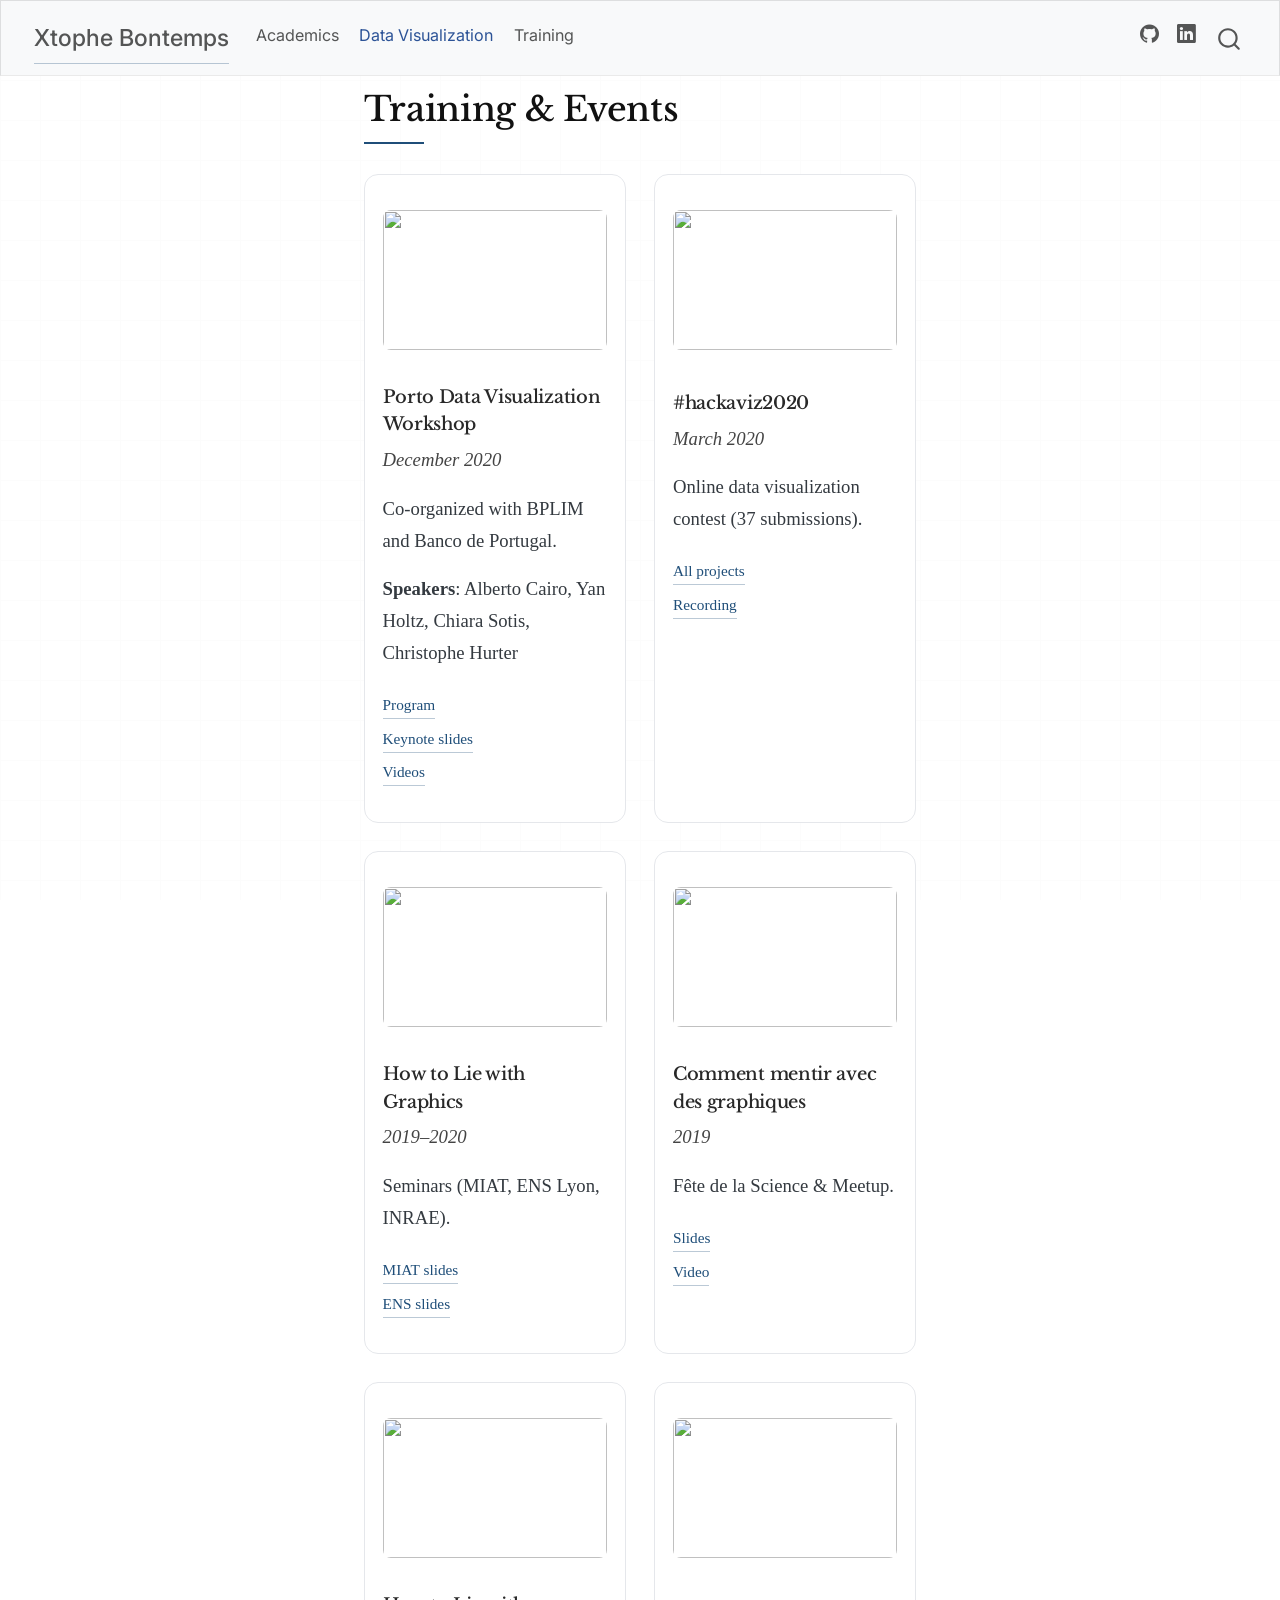
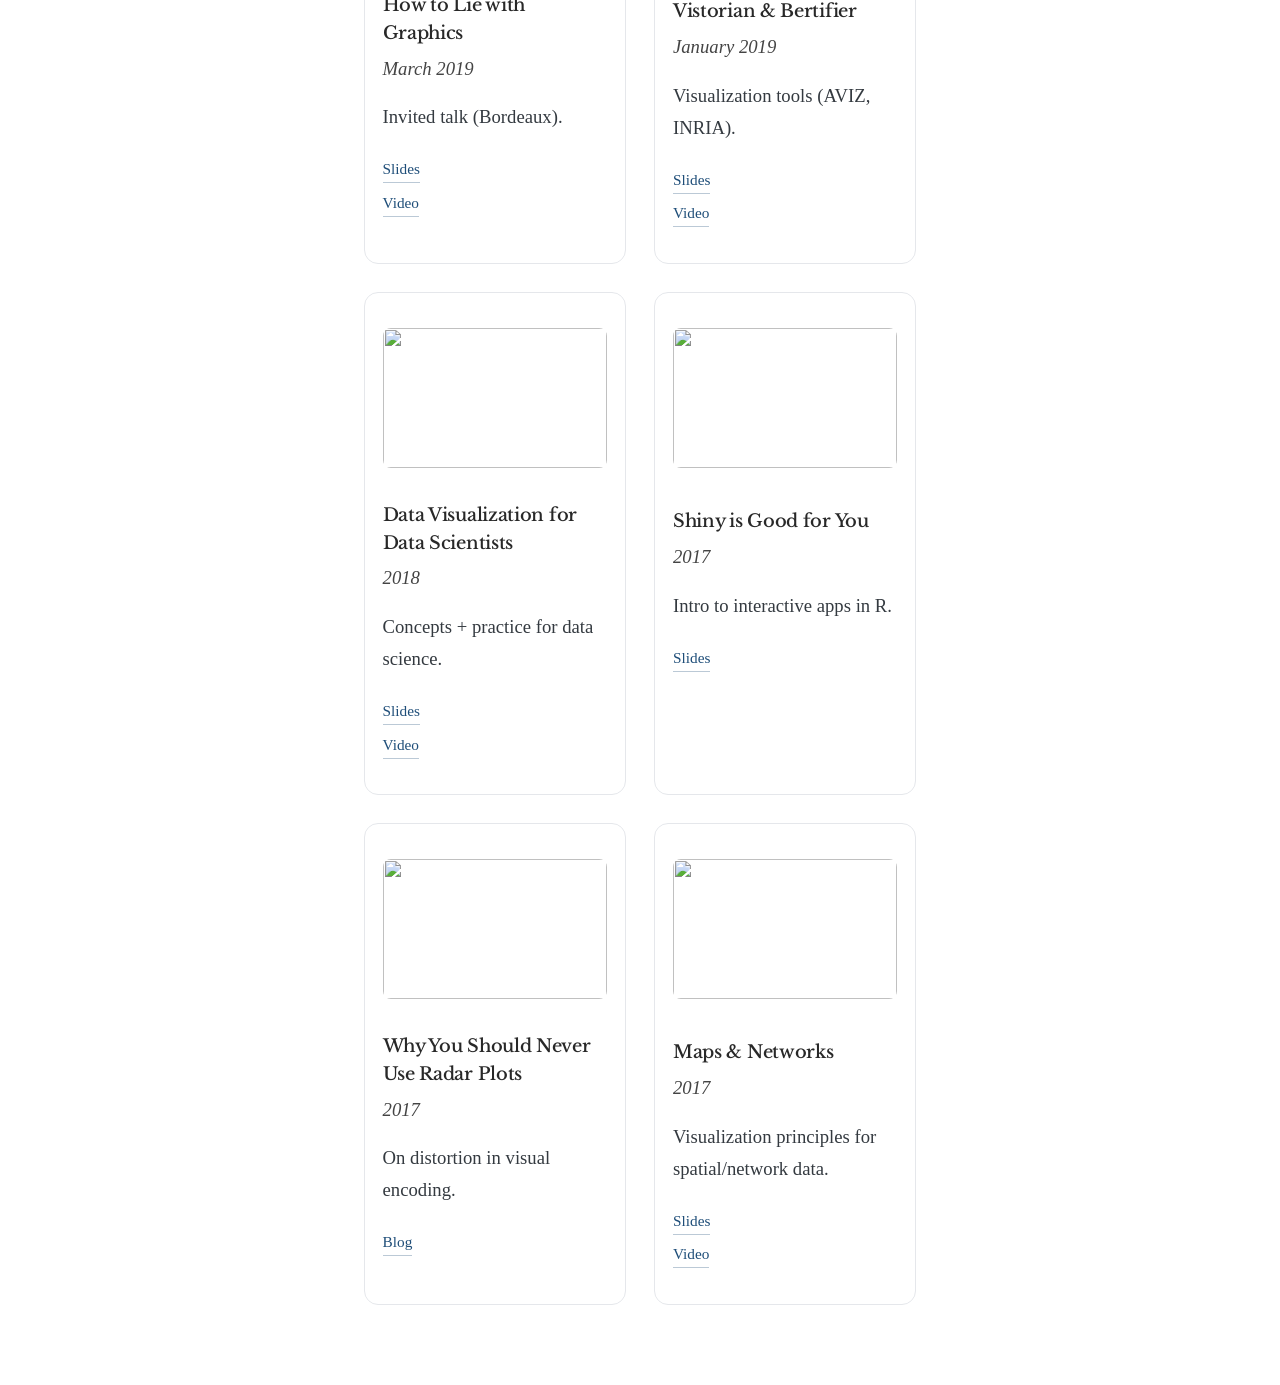
==== commit 882133b2: "cards with empty images" ====
--- a/docs/dataviz.html
+++ b/docs/dataviz.html
@@ -7,7 +7,7 @@
 <meta name="viewport" content="width=device-width, initial-scale=1.0, user-scalable=yes">
 
 
-<title>Data Visulaization Talks and Events – Xtophe Bontemps</title>
+<title>Training &amp; Events – Xtophe Bontemps</title>
 <style>
 code{white-space: pre-wrap;}
 span.smallcaps{font-variant: small-caps;}
@@ -132,7 +132,7 @@
 
 <header id="title-block-header" class="quarto-title-block default">
 <div class="quarto-title">
-<h1 class="title">Data Visulaization Talks and Events</h1>
+<h1 class="title">Training &amp; Events</h1>
 </div>
 
 
@@ -149,197 +149,110 @@
 </header>
 
 
-<section id="porto-data-visualization-workshop" class="level2">
-<h2 class="anchored" data-anchor-id="porto-data-visualization-workshop">Porto Data Visualization Workshop</h2>
-<p><em>December 2020 (with BPLIM and Banco de Portugal)</em></p>
-<p>I co-organized this 2-day workshop bringing together leading experts in data visualization, including <strong>Alberto Cairo</strong>, <strong>Yan Holtz</strong>, <strong>Chiara Sotis</strong>, and <strong>Christophe Hurter</strong>. A dedicated training session was also organized for participants.</p>
-<p>The videos of this event are online. See the <a href="http://data.visualisation.free.fr/Papers/WS_BPLIM2020_DataViz_Program_Site.pdf">program</a>.</p>
-<section id="keynote" class="level3">
-<h3 class="anchored" data-anchor-id="keynote">Keynote</h3>
-<p><strong>Alberto Cairo</strong> (University of Miami)<br>
-<em>How to Make Decisions in Data Visualization</em><br>
-<a href="http://data.visualisation.free.fr/Papers/BancoDePortugal2020.pdf">Slides</a><br>
-<a href="https://youtu.be/IDs4InpQ0Zw?list=PLUZo4TFBklMYZhiVPzuV_Oxaqay2WbQIM">Video</a></p>
-<p><img src="images/porto/alberto_cairo.png" class="img-fluid" width="150"></p>
-<hr>
-</section>
-<section id="talks" class="level3">
-<h3 class="anchored" data-anchor-id="talks">Talks</h3>
-<p><strong>Christophe Bontemps</strong><br>
-<em>How to Lie With Graphics</em><br>
-<a href="http://data.visualisation.free.fr/Papers/Part1-HowToLie.pdf">Slides</a><br>
-<a href="https://youtu.be/_hCsnF5R9Bk">Video</a></p>
-<p><img src="images/porto/how_to_lie.png" class="img-fluid" width="150"></p>
-<hr>
-</section>
-<section id="workshops" class="level3">
-<h3 class="anchored" data-anchor-id="workshops">Workshops</h3>
-<p><strong>Yan Holtz (Datadog)</strong><br>
-<em>From Data to Visualization</em><br>
-<a href="https://github.com/holtzy/Talk">GitHub</a><br>
-<a href="https://youtu.be/cfFgQxD7grY?list=PLUZo4TFBklMYZhiVPzuV_Oxaqay2WbQIM">Video</a></p>
-<p><img src="images/porto/yan_holtz.png" class="img-fluid" width="150"></p>
-<hr>
-<p><strong>Christophe Hurter (ENAC)</strong><br>
-<em>Data-Driven Storytelling and Emerging Presentation Technologies</em><br>
-<a href="https://youtu.be/3sLHgBfwLoE?list=PLUZo4TFBklMYZhiVPzuV_Oxaqay2WbQIM">Video</a></p>
-<p><img src="images/porto/hurter.png" class="img-fluid" width="150"></p>
-<hr>
-<p><strong>Chiara Sotis (LSE)</strong><br>
-<em>The scale of COVID-19 graphs affects understanding, attitudes, and policy preferences</em><br>
-<a href="http://data.visualisation.free.fr/Papers/Chiara%20SotisPaperLSE.pdf">Paper</a><br>
-<a href="https://youtu.be/FEMnNQKpv1o">Video</a></p>
-<p><img src="images/porto/sotis.png" class="img-fluid" width="150"></p>
-<hr>
-</section>
-</section>
-<section id="hackaviz2020" class="level2">
-<h2 class="anchored" data-anchor-id="hackaviz2020">#hackaviz2020</h2>
+<div class="cards">
+<div class="card">
+<p><img src="images/porto/alberto_cairo.png" class="img-fluid"></p>
+<section id="porto-data-visualization-workshop" class="level3">
+<h3 class="anchored" data-anchor-id="porto-data-visualization-workshop">Porto Data Visualization Workshop</h3>
+<p><em>December 2020</em></p>
+<p>Co-organized with BPLIM and Banco de Portugal.</p>
+<p><strong>Speakers</strong>: Alberto Cairo, Yan Holtz, Chiara Sotis, Christophe Hurter</p>
+<p><a href="http://data.visualisation.free.fr/Papers/WS_BPLIM2020_DataViz_Program_Site.pdf">Program</a><br>
+<a href="http://data.visualisation.free.fr/Papers/BancoDePortugal2020.pdf">Keynote slides</a><br>
+<a href="https://youtu.be/IDs4InpQ0Zw?list=PLUZo4TFBklMYZhiVPzuV_Oxaqay2WbQIM">Videos</a></p>
+</section>
+</div>
+<div class="card">
+<p><img src="images/hackaviz/twitch.jpg" class="img-fluid"></p>
+<section id="hackaviz2020" class="level3">
+<h3 class="anchored" data-anchor-id="hackaviz2020">#hackaviz2020</h3>
 <p><em>March 2020</em></p>
-<p>Co-organized with Toulouse DataViz. Despite COVID-19, the contest gathered 37 contributions and was fully online.</p>
-<ul>
-<li><a href="http://toulouse-dataviz.fr/resultats-hackaviz-2020">All submissions</a><br>
-</li>
-<li><a href="https://vimeo.com/401537326">Live Twitch recording</a></li>
-</ul>
-<p><img src="images/hackaviz/twitch.jpg" class="img-fluid" width="300"></p>
-<hr>
-</section>
-<section id="how-to-lie-with-graphics" class="level2">
-<h2 class="anchored" data-anchor-id="how-to-lie-with-graphics">How to Lie with Graphics</h2>
-<p><em>2019–2020 (MIAT, ENS Lyon, SMART-LERECO)</em></p>
-<p>A structured seminar series on misleading graphics and visual distortions.</p>
-<ul>
-<li><a href="http://data.visualisation.free.fr/Blog/HowToLie-Short.pdf">MIAT slides</a><br>
-</li>
-<li><a href="http://data.visualisation.free.fr/Blog/HowToLie-Short-ENS.pdf">ENS Lyon slides</a><br>
-</li>
-<li><a href="http://data.visualisation.free.fr/Blog/HowToLie-Short-SMART.pdf">SMART-LERECO slides</a></li>
-</ul>
-<p><img src="images/howtolie/miat1.jpg" class="img-fluid" width="250"> <img src="images/howtolie/miat2.jpg" class="img-fluid" width="250"></p>
-<hr>
-</section>
-<section id="comment-mentir-avec-des-graphiques" class="level2">
-<h2 class="anchored" data-anchor-id="comment-mentir-avec-des-graphiques">Comment mentir avec des graphiques ?</h2>
-<p><em>October–December 2019</em></p>
-<p>Presented at Fête de la Science and Toulouse DataViz Meetup.</p>
-<ul>
-<li><a href="http://data.visualisation.free.fr/Blog/Mentir6.pdf">Slides</a><br>
-</li>
-<li><a href="http://data.visualisation.free.fr/Blog/HowToLie-Meetup.pdf">Meetup slides</a><br>
-</li>
-<li><a href="https://vimeo.com/381895600">Video</a></li>
-</ul>
-<p><img src="images/mentir/poster.jpg" class="img-fluid" width="200"> <img src="images/mentir/caussade.jpg" class="img-fluid" width="300"></p>
-<hr>
-</section>
-<section id="how-to-lie-with-graphics-1" class="level2">
-<h2 class="anchored" data-anchor-id="how-to-lie-with-graphics-1">How to Lie with Graphics</h2>
-<p><em>March 2019, Bordeaux</em></p>
-<p>Invited seminar on the “dark side” of data science.</p>
-<ul>
-<li><a href="https://framadrive.org/s/nWZsk8XMx5XNfxX#pdfviewer">Slides</a><br>
-</li>
-<li><a href="http://data.visualisation.free.fr/Videos/HowToLieFinal/HowToLieFinal.html">Video</a></li>
-</ul>
-<p><img src="images/howtolie/sketchnote.jpg" class="img-fluid" width="150"> <img src="images/howtolie/video.jpg" class="img-fluid" width="300"></p>
-<hr>
-</section>
-<section id="tools-the-vistorian-the-bertifier" class="level2">
-<h2 class="anchored" data-anchor-id="tools-the-vistorian-the-bertifier">Tools: The Vistorian &amp; The Bertifier</h2>
+<p>Online data visualization contest (37 submissions).</p>
+<p><a href="http://toulouse-dataviz.fr/resultats-hackaviz-2020">All projects</a><br>
+<a href="https://vimeo.com/401537326">Recording</a></p>
+</section>
+</div>
+<div class="card">
+<p><img src="images/howtolie/miat1.jpg" class="img-fluid"></p>
+<section id="how-to-lie-with-graphics" class="level3">
+<h3 class="anchored" data-anchor-id="how-to-lie-with-graphics">How to Lie with Graphics</h3>
+<p><em>2019–2020</em></p>
+<p>Seminars (MIAT, ENS Lyon, INRAE).</p>
+<p><a href="http://data.visualisation.free.fr/Blog/HowToLie-Short.pdf">MIAT slides</a><br>
+<a href="http://data.visualisation.free.fr/Blog/HowToLie-Short-ENS.pdf">ENS slides</a></p>
+</section>
+</div>
+<div class="card">
+<p><img src="images/mentir/poster.jpg" class="img-fluid"></p>
+<section id="comment-mentir-avec-des-graphiques" class="level3">
+<h3 class="anchored" data-anchor-id="comment-mentir-avec-des-graphiques">Comment mentir avec des graphiques</h3>
+<p><em>2019</em></p>
+<p>Fête de la Science &amp; Meetup.</p>
+<p><a href="http://data.visualisation.free.fr/Blog/Mentir6.pdf">Slides</a><br>
+<a href="https://vimeo.com/381895600">Video</a></p>
+</section>
+</div>
+<div class="card">
+<p><img src="images/howtolie/sketchnote.jpg" class="img-fluid"></p>
+<section id="how-to-lie-with-graphics-1" class="level3">
+<h3 class="anchored" data-anchor-id="how-to-lie-with-graphics-1">How to Lie with Graphics</h3>
+<p><em>March 2019</em></p>
+<p>Invited talk (Bordeaux).</p>
+<p><a href="https://framadrive.org/s/nWZsk8XMx5XNfxX#pdfviewer">Slides</a><br>
+<a href="http://data.visualisation.free.fr/Videos/HowToLieFinal/HowToLieFinal.html">Video</a></p>
+</section>
+</div>
+<div class="card">
+<p><img src="images/tools/vistorian.jpg" class="img-fluid"></p>
+<section id="vistorian-bertifier" class="level3">
+<h3 class="anchored" data-anchor-id="vistorian-bertifier">Vistorian &amp; Bertifier</h3>
 <p><em>January 2019</em></p>
-<p>Presentation of two tools from the AVIZ team.</p>
-<ul>
-<li><a href="https://speakerdeck.com/alaino/the-vistorian-and-the-bertifier">Slides</a><br>
-</li>
-<li><a href="https://vimeo.com/310955855">Video</a></li>
-</ul>
-<p><img src="images/tools/vistorian.jpg" class="img-fluid" width="350"></p>
-<hr>
-</section>
-<section id="selected-talks-20172018" class="level2">
-<h2 class="anchored" data-anchor-id="selected-talks-20172018">Selected Talks (2017–2018)</h2>
+<p>Visualization tools (AVIZ, INRIA).</p>
+<p><a href="https://speakerdeck.com/alaino/the-vistorian-and-the-bertifier">Slides</a><br>
+<a href="https://vimeo.com/310955855">Video</a></p>
+</section>
+</div>
+<div class="card">
+<p><img src="images/talks/tds.jpg" class="img-fluid"></p>
 <section id="data-visualization-for-data-scientists" class="level3">
 <h3 class="anchored" data-anchor-id="data-visualization-for-data-scientists">Data Visualization for Data Scientists</h3>
-<ul>
-<li><a href="https://speakerdeck.com/toulousedatascience/number-26-la-data-visualisation-pour-la-data-science-et-les-data-scientists">Slides</a><br>
-</li>
-<li><a href="http://data.visualisation.free.fr/Videos/DataViz4DataScience/MeetupTDS/MeetupTDS.html">Video</a></li>
-</ul>
-<p><img src="images/talks/tds.jpg" class="img-fluid" width="350"></p>
-<hr>
-</section>
+<p><em>2018</em></p>
+<p>Concepts + practice for data science.</p>
+<p><a href="https://speakerdeck.com/toulousedatascience/number-26-la-data-visualisation-pour-la-data-science-et-les-data-scientists">Slides</a><br>
+<a href="http://data.visualisation.free.fr/Videos/DataViz4DataScience/MeetupTDS/MeetupTDS.html">Video</a></p>
+</section>
+</div>
+<div class="card">
+<p><img src="images/talks/shiny.jpg" class="img-fluid"></p>
 <section id="shiny-is-good-for-you" class="level3">
-<h3 class="anchored" data-anchor-id="shiny-is-good-for-you">Shiny is Good for You!</h3>
-<ul>
-<li><a href="http://data.visualisation.free.fr/Blog/MeetupShiny.pdf">Slides</a></li>
-</ul>
-<p><img src="images/talks/shiny.jpg" class="img-fluid" width="300"></p>
-<hr>
-</section>
-<section id="everybodys-got-to-cheat-sometimes" class="level3">
-<h3 class="anchored" data-anchor-id="everybodys-got-to-cheat-sometimes">Everybody’s Got to Cheat Sometimes</h3>
-<ul>
-<li><a href="http://data.visualisation.free.fr/Blog/Everybody-got-to-cheat-sometimes.nb.html">Blog</a><br>
-</li>
-<li><a href="http://data.visualisation.free.fr/Videos/Cheating/Cheating.html">Video</a></li>
-</ul>
-<p><img src="images/talks/cheating.jpg" class="img-fluid" width="350"></p>
-<hr>
-</section>
-</section>
-<section id="earlier-talks-20152017" class="level2">
-<h2 class="anchored" data-anchor-id="earlier-talks-20152017">Earlier Talks (2015–2017)</h2>
+<h3 class="anchored" data-anchor-id="shiny-is-good-for-you">Shiny is Good for You</h3>
+<p><em>2017</em></p>
+<p>Intro to interactive apps in R.</p>
+<p><a href="http://data.visualisation.free.fr/Blog/MeetupShiny.pdf">Slides</a></p>
+</section>
+</div>
+<div class="card">
+<p><img src="images/radar/radar1.png" class="img-fluid"></p>
 <section id="why-you-should-never-use-radar-plots" class="level3">
 <h3 class="anchored" data-anchor-id="why-you-should-never-use-radar-plots">Why You Should Never Use Radar Plots</h3>
-<ul>
-<li><a href="http://data.visualisation.free.fr/Blog/Why-you-should-never-use-radar-plots.nb.html">Blog</a><br>
-</li>
-<li><a href="http://data.visualisation.free.fr/Blog/MeetupRadar.pdf">Slides</a></li>
-</ul>
-<p><img src="images/radar/radar1.png" class="img-fluid" width="200"> <img src="images/radar/radar2.png" class="img-fluid" width="200"></p>
-<hr>
-</section>
-<section id="maps-and-networks" class="level3">
-<h3 class="anchored" data-anchor-id="maps-and-networks">Maps and Networks</h3>
-<ul>
-<li><a href="https://fr.slideshare.net/ChristopheBontemps/meetup-maps-networks-why-and-how-to-visualize">Slides</a><br>
-</li>
-<li><a href="http://data.visualisation.free.fr/Videos/MapsAndNetworks/MapsAndNetworks.html">Video</a></li>
-</ul>
-<p><img src="images/maps/maps.jpg" class="img-fluid" width="350"></p>
-<hr>
-</section>
-<section id="ensai-2016" class="level3">
-<h3 class="anchored" data-anchor-id="ensai-2016">ENSAI 2016</h3>
-<ul>
-<li><a href="http://data.visualisation.free.fr/Ensai/Progs.zip">Code</a><br>
-</li>
-<li><a href="http://data.visualisation.free.fr/Ensai/Data.zip">Data</a><br>
-</li>
-<li><a href="https://xtophedataviz.shinyapps.io/NpReg/">App</a></li>
-</ul>
-<p><img src="images/ensai/shinyreg.png" class="img-fluid" width="300"></p>
-<hr>
-</section>
-<section id="toulouse-school-of-economics" class="level3">
-<h3 class="anchored" data-anchor-id="toulouse-school-of-economics">Toulouse School of Economics</h3>
-<ul>
-<li><a href="http://data.visualisation.free.fr/Videos/VideoLectureDataVisualisationTSE/LectureDataVisualisationTSE.html">Video</a><br>
-</li>
-<li><a href="http://data.visualisation.free.fr/Videos/VideoLectureDataVisualisationTSE/VisualizationGTFood.pdf">Slides</a></li>
-</ul>
-<hr>
-</section>
-<section id="institut-mathématique-de-toulouse" class="level3">
-<h3 class="anchored" data-anchor-id="institut-mathématique-de-toulouse">Institut Mathématique de Toulouse</h3>
-<ul>
-<li><a href="http://perso.math.univ-toulouse.fr/les-cafes-de-l-imt/files/2014/09/VoirOuNePasVoir.pdf">Slides</a></li>
-</ul>
-
-
-</section>
-</section>
+<p><em>2017</em></p>
+<p>On distortion in visual encoding.</p>
+<p><a href="http://data.visualisation.free.fr/Blog/Why-you-should-never-use-radar-plots.nb.html">Blog</a></p>
+</section>
+</div>
+<div class="card">
+<p><img src="images/maps/maps.jpg" class="img-fluid"></p>
+<section id="maps-networks" class="level3">
+<h3 class="anchored" data-anchor-id="maps-networks">Maps &amp; Networks</h3>
+<p><em>2017</em></p>
+<p>Visualization principles for spatial/network data.</p>
+<p><a href="https://fr.slideshare.net/ChristopheBontemps/meetup-maps-networks-why-and-how-to-visualize">Slides</a><br>
+<a href="http://data.visualisation.free.fr/Videos/MapsAndNetworks/MapsAndNetworks.html">Video</a></p>
+</section>
+</div>
+</div>
+
+
 
 </main> <!-- /main -->
 <script id="quarto-html-after-body" type="application/javascript">
--- a/docs/Mystyle.css
+++ b/docs/Mystyle.css
@@ -178,4 +178,54 @@
 
 em {
   color: #444;
+}
+
+
+/* ------
+Cards
+--------- */
+
+/* Card grid */
+.cards {
+  display: grid;
+  grid-template-columns: repeat(auto-fit, minmax(260px, 1fr));
+  gap: 28px;
+  margin-top: 30px;
+}
+
+/* Individual card */
+.card {
+  background: white;
+  border: 1px solid #e5e7eb;
+  border-radius: 14px;
+  padding: 18px;
+  transition: all 0.2s ease;
+}
+
+/* Hover effect */
+.card:hover {
+  transform: translateY(-4px);
+  box-shadow: 0 10px 25px rgba(0,0,0,0.08);
+}
+
+/* Images */
+.card img {
+  width: 100%;
+  height: 140px;
+  object-fit: cover;
+  border-radius: 8px;
+  margin-bottom: 12px;
+}
+
+/* Titles */
+.card h3 {
+  margin-top: 8px;
+  font-size: 1.05rem;
+}
+
+/* Links */
+.card a {
+  display: inline-block;
+  margin-top: 6px;
+  font-size: 0.9rem;
 }
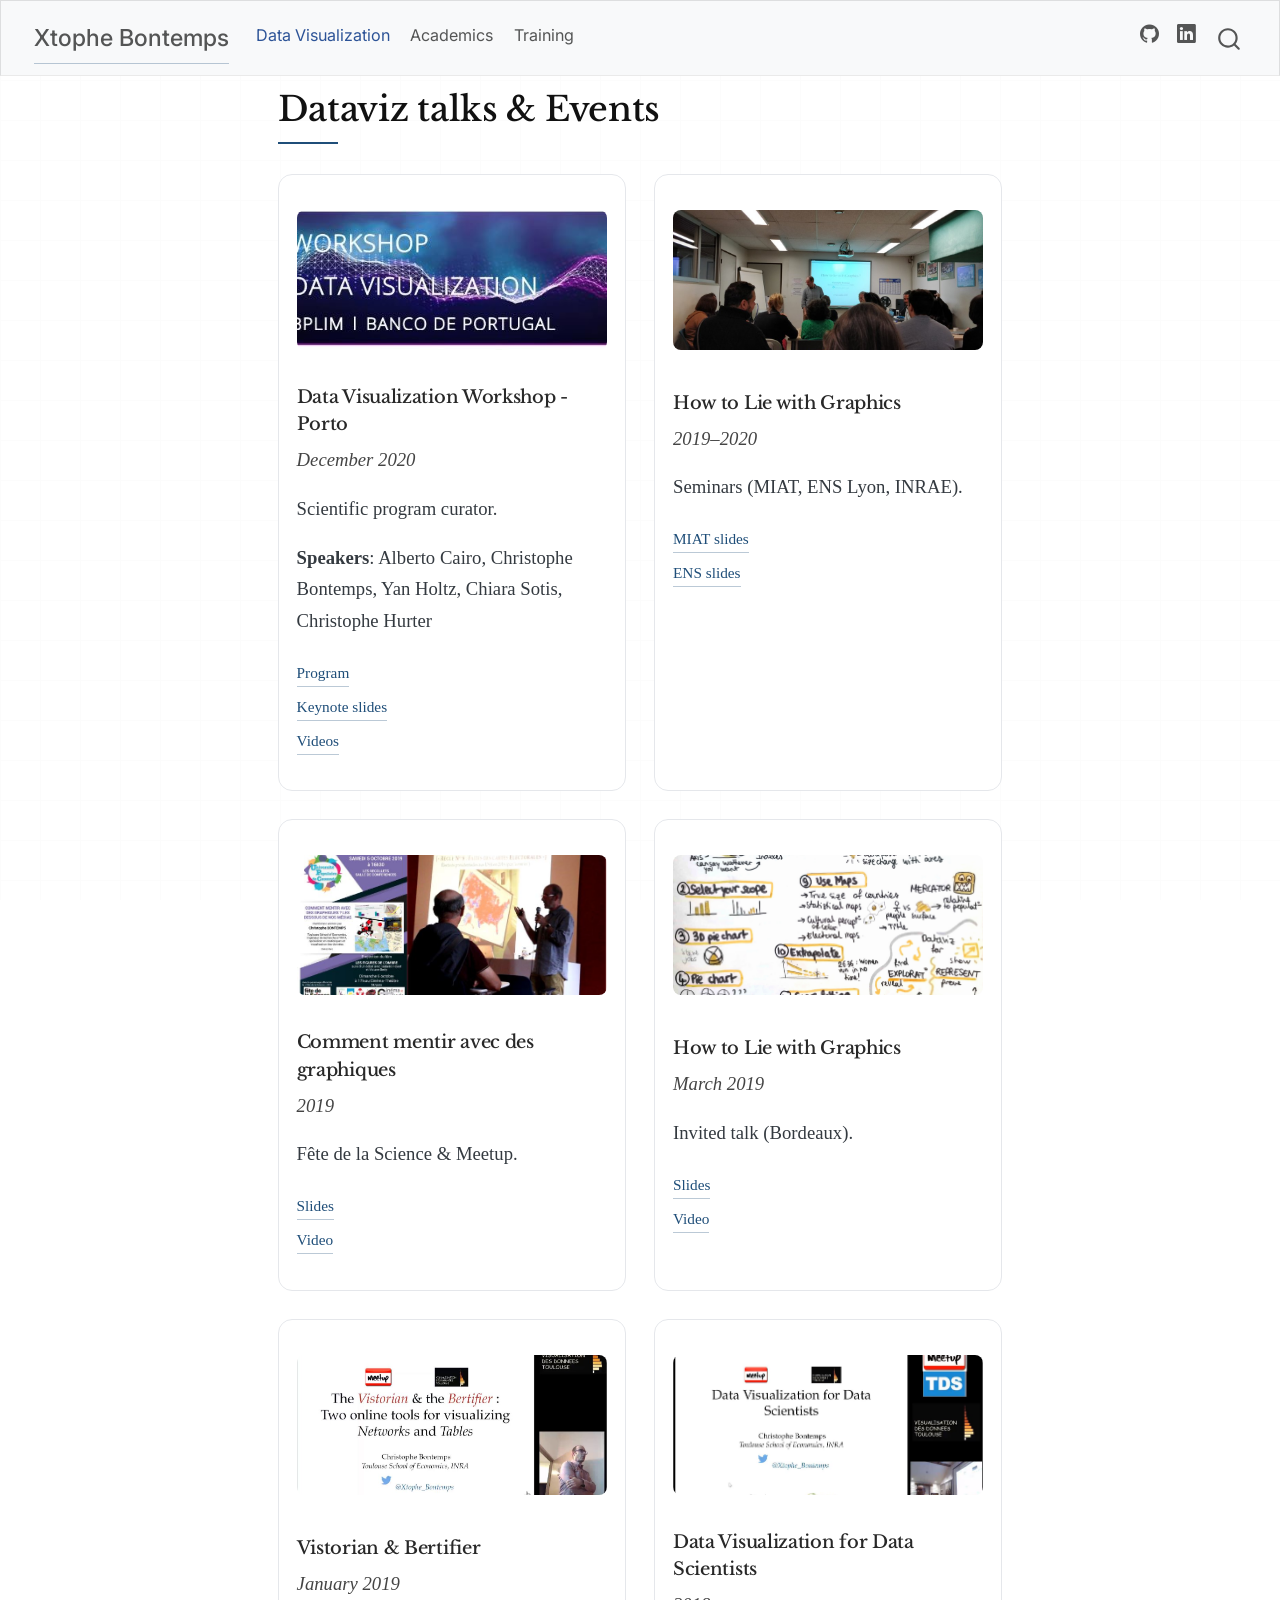
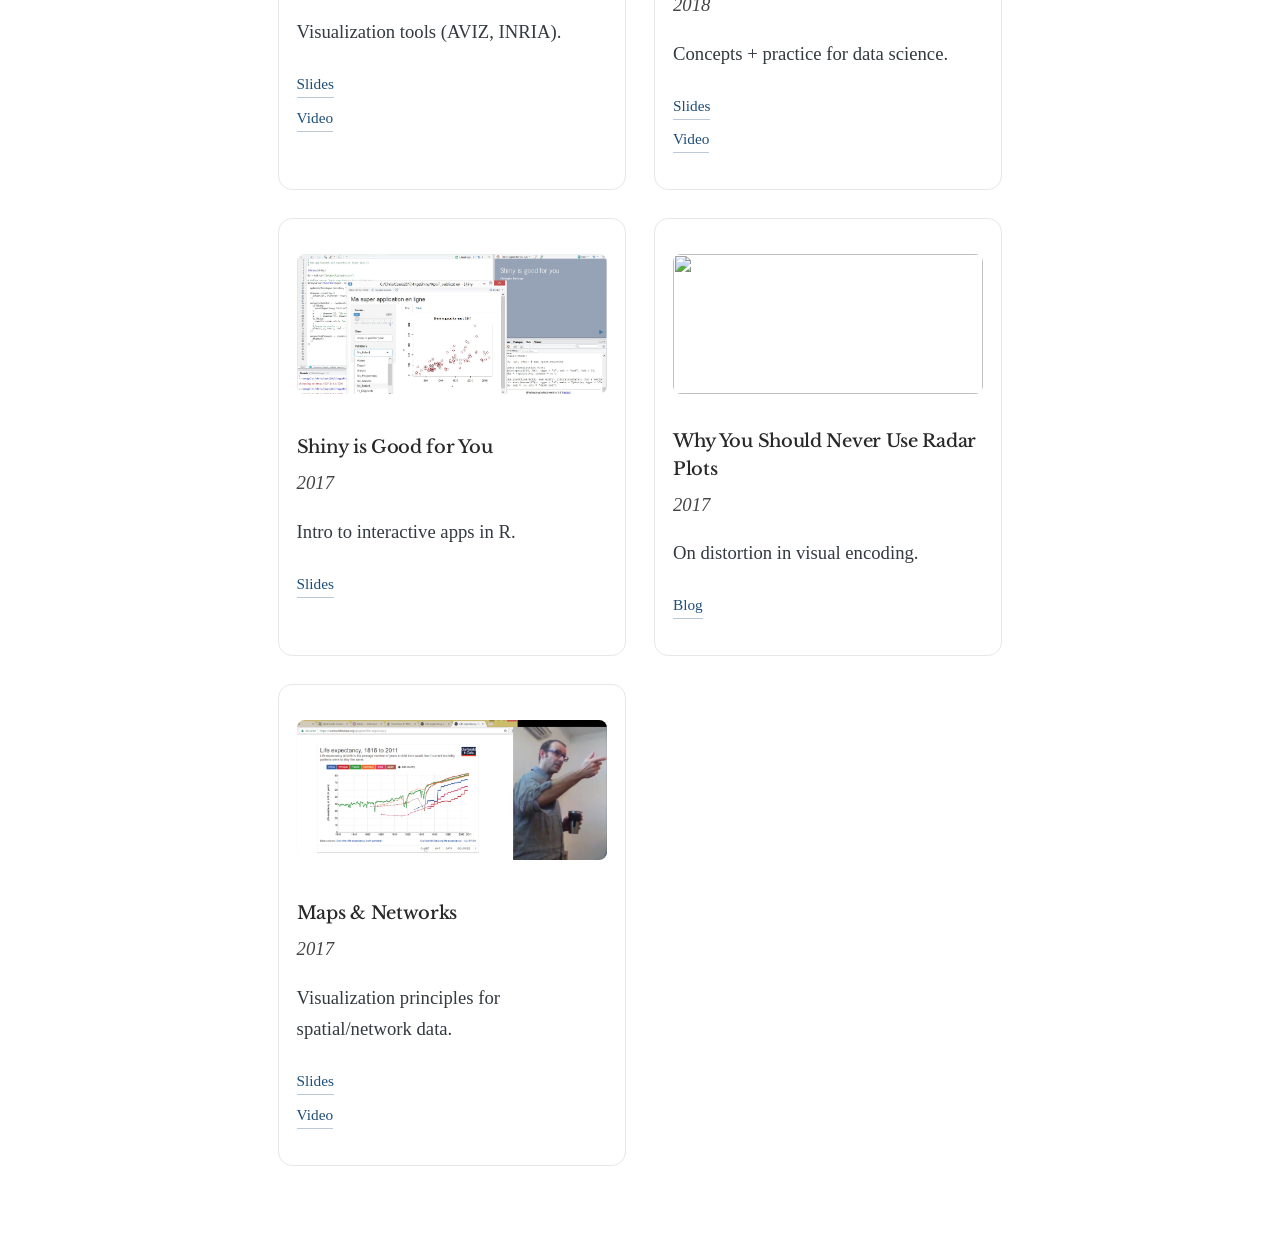
==== commit 0c2538cc: "All cards (the one ofn cheating is missing) Images included" ====
--- a/docs/dataviz.html
+++ b/docs/dataviz.html
@@ -7,7 +7,7 @@
 <meta name="viewport" content="width=device-width, initial-scale=1.0, user-scalable=yes">
 
 
-<title>Training &amp; Events – Xtophe Bontemps</title>
+<title>Dataviz talks &amp; Events – Xtophe Bontemps</title>
 <style>
 code{white-space: pre-wrap;}
 span.smallcaps{font-variant: small-caps;}
@@ -92,12 +92,12 @@
           <div class="collapse navbar-collapse" id="navbarCollapse">
             <ul class="navbar-nav navbar-nav-scroll me-auto">
   <li class="nav-item">
+    <a class="nav-link active" href="./dataviz.html" aria-current="page"> 
+<span class="menu-text">Data Visualization</span></a>
+  </li>  
+  <li class="nav-item">
     <a class="nav-link" href="./academics.qmd"> 
 <span class="menu-text">Academics</span></a>
-  </li>  
-  <li class="nav-item">
-    <a class="nav-link active" href="./dataviz.html" aria-current="page"> 
-<span class="menu-text">Data Visualization</span></a>
   </li>  
   <li class="nav-item">
     <a class="nav-link" href="./training.qmd"> 
@@ -132,7 +132,7 @@
 
 <header id="title-block-header" class="quarto-title-block default">
 <div class="quarto-title">
-<h1 class="title">Training &amp; Events</h1>
+<h1 class="title">Dataviz talks &amp; Events</h1>
 </div>
 
 
@@ -151,29 +151,19 @@
 
 <div class="cards">
 <div class="card">
-<p><img src="images/porto/alberto_cairo.png" class="img-fluid"></p>
-<section id="porto-data-visualization-workshop" class="level3">
-<h3 class="anchored" data-anchor-id="porto-data-visualization-workshop">Porto Data Visualization Workshop</h3>
+<p><img src="images/BPLIM2020.jpg" class="img-fluid"></p>
+<section id="data-visualization-workshop--porto" class="level3">
+<h3 class="anchored" data-anchor-id="data-visualization-workshop--porto">Data Visualization Workshop -Porto</h3>
 <p><em>December 2020</em></p>
-<p>Co-organized with BPLIM and Banco de Portugal.</p>
-<p><strong>Speakers</strong>: Alberto Cairo, Yan Holtz, Chiara Sotis, Christophe Hurter</p>
+<p>Scientific program curator.</p>
+<p><strong>Speakers</strong>: Alberto Cairo, Christophe Bontemps, Yan Holtz, Chiara Sotis, Christophe Hurter</p>
 <p><a href="http://data.visualisation.free.fr/Papers/WS_BPLIM2020_DataViz_Program_Site.pdf">Program</a><br>
 <a href="http://data.visualisation.free.fr/Papers/BancoDePortugal2020.pdf">Keynote slides</a><br>
 <a href="https://youtu.be/IDs4InpQ0Zw?list=PLUZo4TFBklMYZhiVPzuV_Oxaqay2WbQIM">Videos</a></p>
 </section>
 </div>
 <div class="card">
-<p><img src="images/hackaviz/twitch.jpg" class="img-fluid"></p>
-<section id="hackaviz2020" class="level3">
-<h3 class="anchored" data-anchor-id="hackaviz2020">#hackaviz2020</h3>
-<p><em>March 2020</em></p>
-<p>Online data visualization contest (37 submissions).</p>
-<p><a href="http://toulouse-dataviz.fr/resultats-hackaviz-2020">All projects</a><br>
-<a href="https://vimeo.com/401537326">Recording</a></p>
-</section>
-</div>
-<div class="card">
-<p><img src="images/howtolie/miat1.jpg" class="img-fluid"></p>
+<p><img src="images/MIAT2009.jpg" class="img-fluid"></p>
 <section id="how-to-lie-with-graphics" class="level3">
 <h3 class="anchored" data-anchor-id="how-to-lie-with-graphics">How to Lie with Graphics</h3>
 <p><em>2019–2020</em></p>
@@ -183,7 +173,7 @@
 </section>
 </div>
 <div class="card">
-<p><img src="images/mentir/poster.jpg" class="img-fluid"></p>
+<p><img src="images/Caussade2019.jpg" class="img-fluid"></p>
 <section id="comment-mentir-avec-des-graphiques" class="level3">
 <h3 class="anchored" data-anchor-id="comment-mentir-avec-des-graphiques">Comment mentir avec des graphiques</h3>
 <p><em>2019</em></p>
@@ -193,7 +183,7 @@
 </section>
 </div>
 <div class="card">
-<p><img src="images/howtolie/sketchnote.jpg" class="img-fluid"></p>
+<p><img src="images/Bordeaux2019.jpg" class="img-fluid"></p>
 <section id="how-to-lie-with-graphics-1" class="level3">
 <h3 class="anchored" data-anchor-id="how-to-lie-with-graphics-1">How to Lie with Graphics</h3>
 <p><em>March 2019</em></p>
@@ -203,7 +193,7 @@
 </section>
 </div>
 <div class="card">
-<p><img src="images/tools/vistorian.jpg" class="img-fluid"></p>
+<p><img src="images/TDVVistorian2019.jpg" class="img-fluid"></p>
 <section id="vistorian-bertifier" class="level3">
 <h3 class="anchored" data-anchor-id="vistorian-bertifier">Vistorian &amp; Bertifier</h3>
 <p><em>January 2019</em></p>
@@ -213,7 +203,7 @@
 </section>
 </div>
 <div class="card">
-<p><img src="images/talks/tds.jpg" class="img-fluid"></p>
+<p><img src="images/TTDDataScience2018.jpg" class="img-fluid"></p>
 <section id="data-visualization-for-data-scientists" class="level3">
 <h3 class="anchored" data-anchor-id="data-visualization-for-data-scientists">Data Visualization for Data Scientists</h3>
 <p><em>2018</em></p>
@@ -223,7 +213,7 @@
 </section>
 </div>
 <div class="card">
-<p><img src="images/talks/shiny.jpg" class="img-fluid"></p>
+<p><img src="images/TDVShiny2017.jpg" class="img-fluid"></p>
 <section id="shiny-is-good-for-you" class="level3">
 <h3 class="anchored" data-anchor-id="shiny-is-good-for-you">Shiny is Good for You</h3>
 <p><em>2017</em></p>
@@ -241,7 +231,7 @@
 </section>
 </div>
 <div class="card">
-<p><img src="images/maps/maps.jpg" class="img-fluid"></p>
+<p><img src="images/TDVMapsAndNetwork2017.png" class="img-fluid"></p>
 <section id="maps-networks" class="level3">
 <h3 class="anchored" data-anchor-id="maps-networks">Maps &amp; Networks</h3>
 <p><em>2017</em></p>
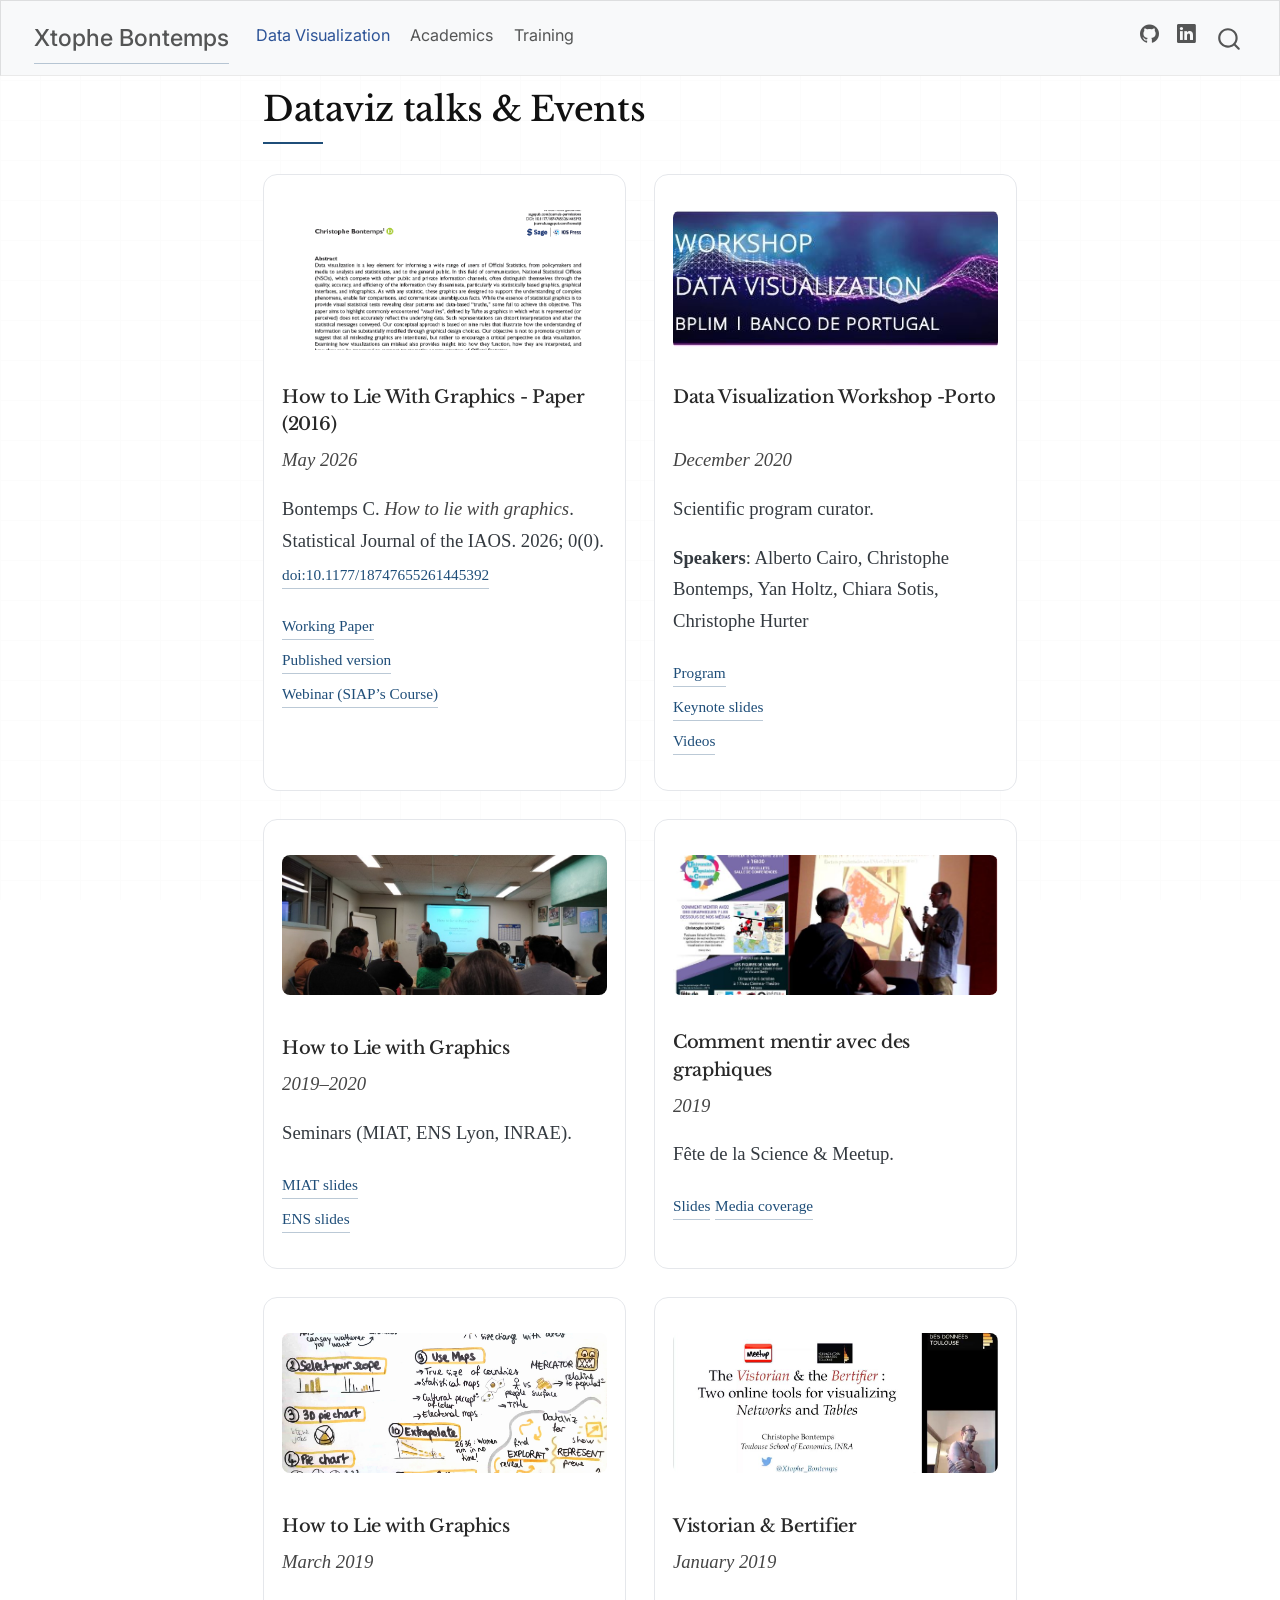
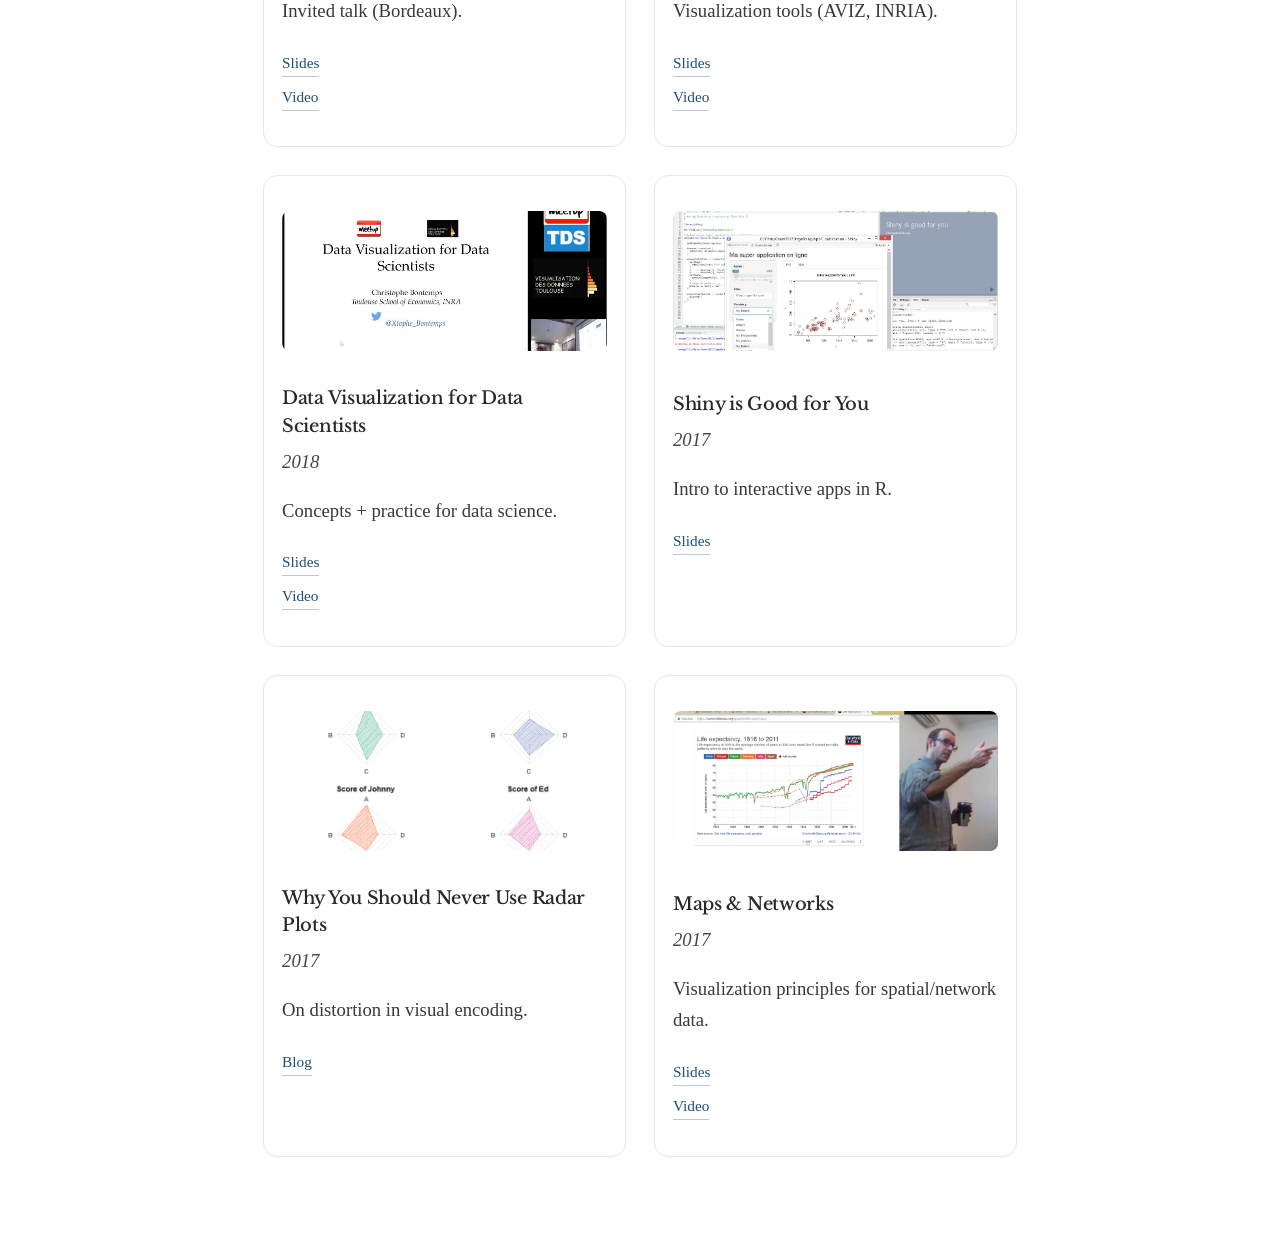
==== commit fe8a90e7: "Paper added" ====
--- a/docs/dataviz.html
+++ b/docs/dataviz.html
@@ -151,6 +151,17 @@
 
 <div class="cards">
 <div class="card">
+<p><img src="images/PaperCoverSJIAOS2026.png" class="img-fluid"></p>
+<section id="how-to-lie-with-graphics---paper-2016" class="level3">
+<h3 class="anchored" data-anchor-id="how-to-lie-with-graphics---paper-2016">How to Lie With Graphics - Paper (2016)</h3>
+<p><em>May 2026</em></p>
+<p>Bontemps C. <em>How to lie with graphics</em>. Statistical Journal of the IAOS. 2026; 0(0). <a href="doi:10.1177/18747655261445392" class="uri">doi:10.1177/18747655261445392</a></p>
+<p><a href="images/IAOS-HowToLieWithGraphics-WP.pdf">Working Paper</a><br>
+<a href="doi:10.1177/18747655261445392">Published version</a><br>
+<a href="https://www.unsiap.or.jp/on_line/2024/DTV/E_DTV2024-SecondWebinar.mp4">Webinar (SIAP’s Course)</a></p>
+</section>
+</div>
+<div class="card">
 <p><img src="images/BPLIM2020.jpg" class="img-fluid"></p>
 <section id="data-visualization-workshop--porto" class="level3">
 <h3 class="anchored" data-anchor-id="data-visualization-workshop--porto">Data Visualization Workshop -Porto</h3>
@@ -178,8 +189,7 @@
 <h3 class="anchored" data-anchor-id="comment-mentir-avec-des-graphiques">Comment mentir avec des graphiques</h3>
 <p><em>2019</em></p>
 <p>Fête de la Science &amp; Meetup.</p>
-<p><a href="http://data.visualisation.free.fr/Blog/Mentir6.pdf">Slides</a><br>
-<a href="https://vimeo.com/381895600">Video</a></p>
+<p><a href="http://data.visualisation.free.fr/Blog/Mentir6.pdf">Slides</a> <a href="https://www.ladepeche.fr/2019/10/11/fete-de-la-science-comment-faire-parler-les-chiffres,8472313.php">Media coverage</a></p>
 </section>
 </div>
 <div class="card">
@@ -222,7 +232,7 @@
 </section>
 </div>
 <div class="card">
-<p><img src="images/radar/radar1.png" class="img-fluid"></p>
+<p><img src="images/TDVRadar2017.png" class="img-fluid"></p>
 <section id="why-you-should-never-use-radar-plots" class="level3">
 <h3 class="anchored" data-anchor-id="why-you-should-never-use-radar-plots">Why You Should Never Use Radar Plots</h3>
 <p><em>2017</em></p>
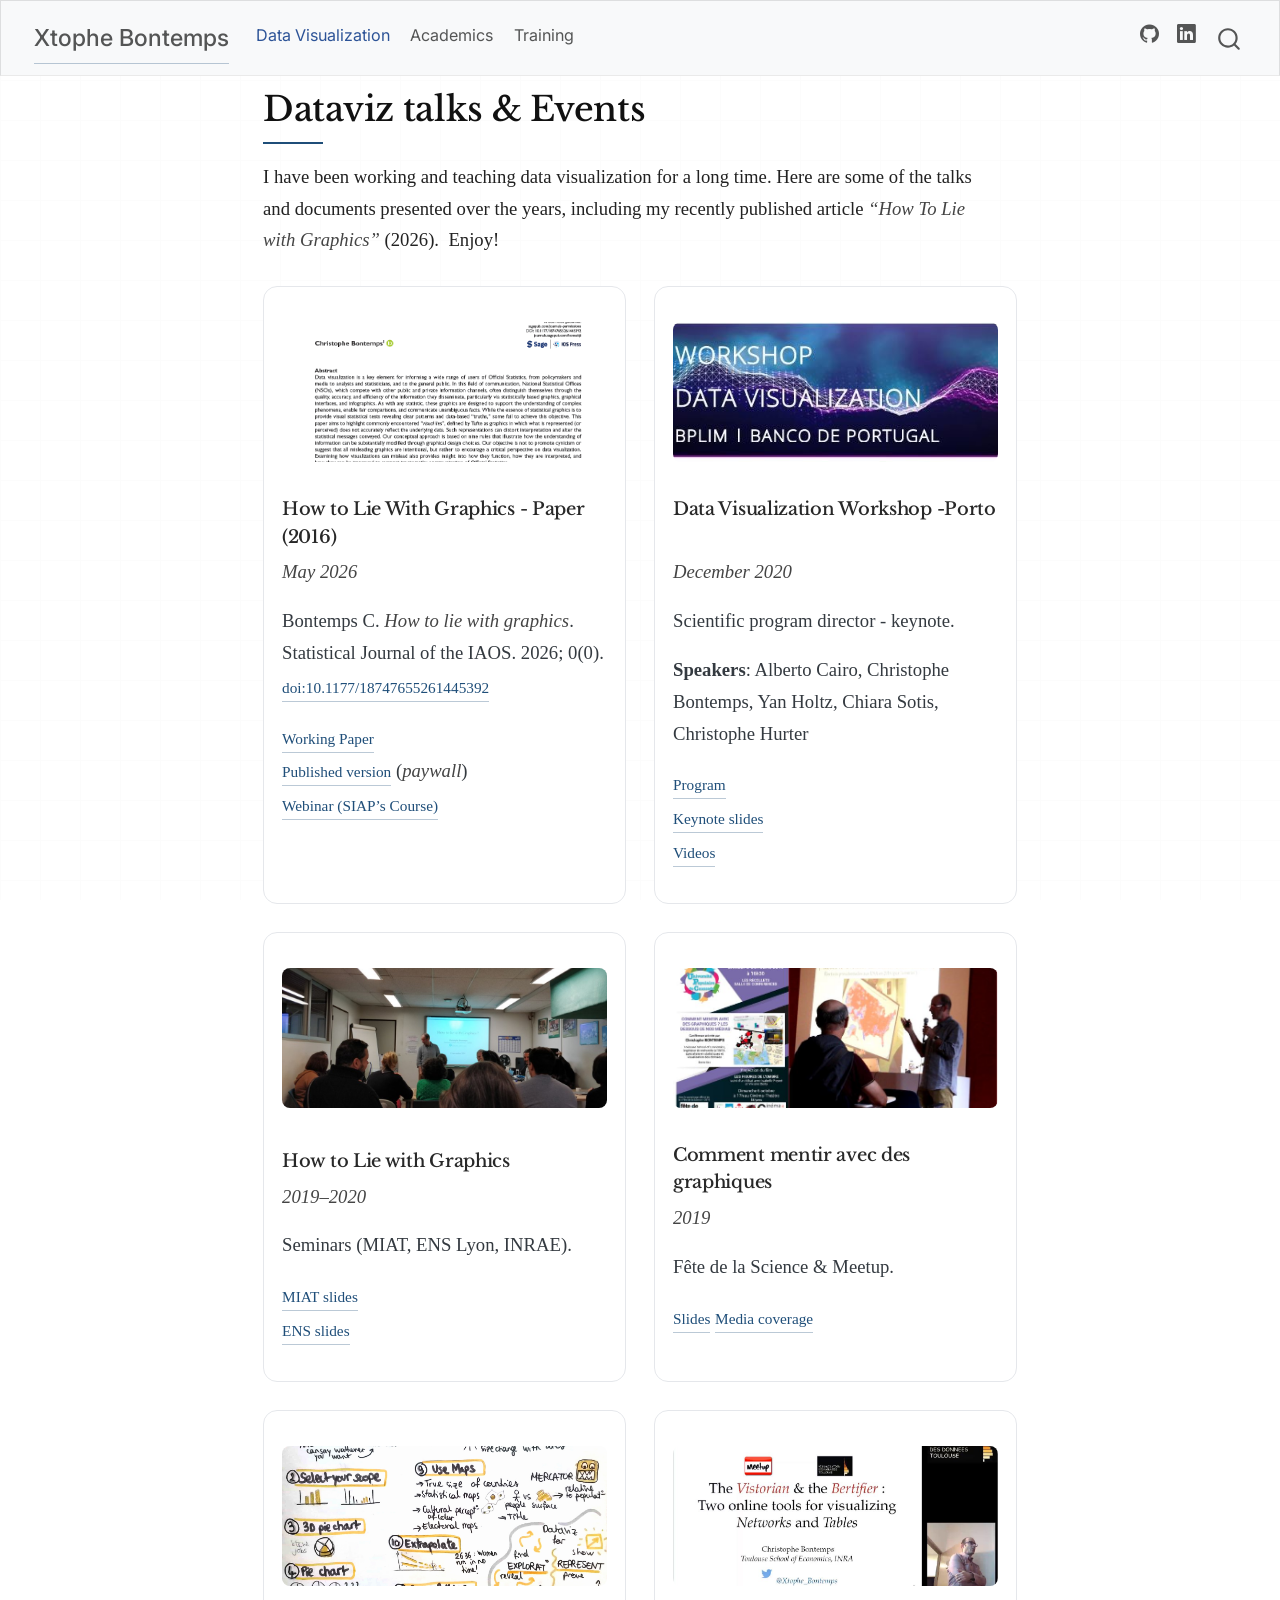
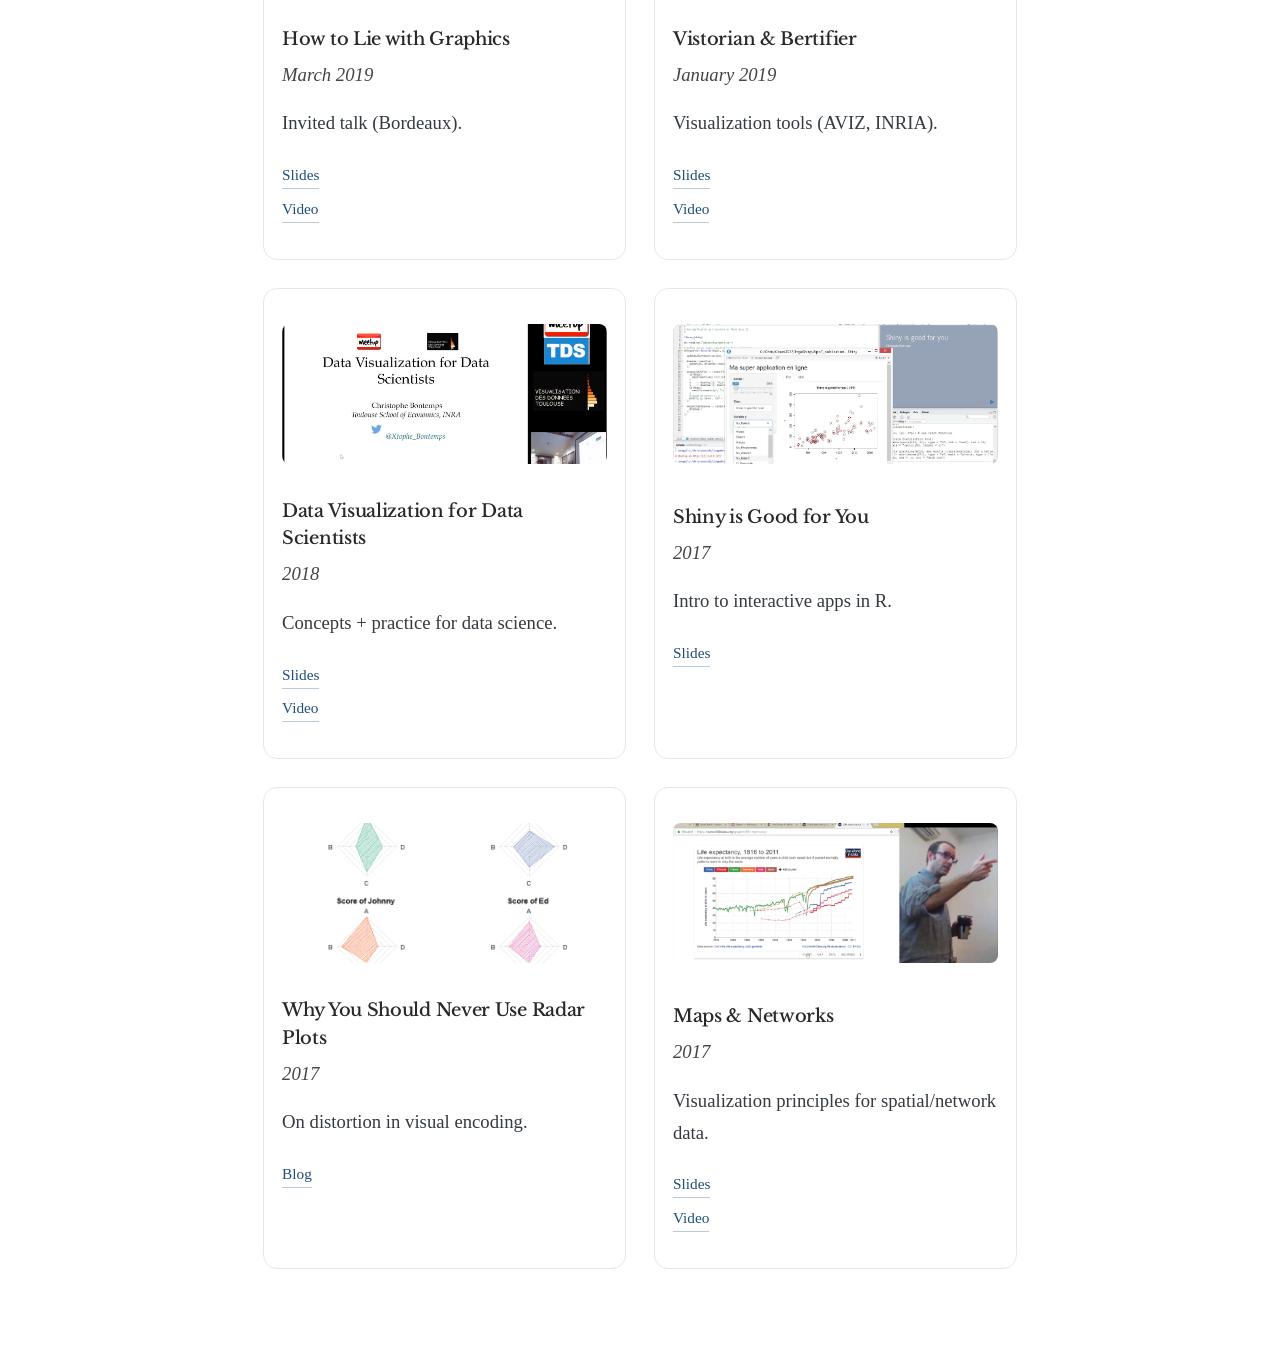
==== commit 69fc44e6: "adjusted url with target = _blank" ====
--- a/docs/dataviz.html
+++ b/docs/dataviz.html
@@ -149,6 +149,7 @@
 </header>
 
 
+<p>I have been working and teaching data visualization for a long time. Here are some of the talks and documents presented over the years, including my recently published article <em>“How To Lie with Graphics”</em> (2026).&nbsp; Enjoy!</p>
 <div class="cards">
 <div class="card">
 <p><img src="images/PaperCoverSJIAOS2026.png" class="img-fluid"></p>
@@ -156,9 +157,9 @@
 <h3 class="anchored" data-anchor-id="how-to-lie-with-graphics---paper-2016">How to Lie With Graphics - Paper (2016)</h3>
 <p><em>May 2026</em></p>
 <p>Bontemps C. <em>How to lie with graphics</em>. Statistical Journal of the IAOS. 2026; 0(0). <a href="doi:10.1177/18747655261445392" class="uri">doi:10.1177/18747655261445392</a></p>
-<p><a href="images/IAOS-HowToLieWithGraphics-WP.pdf">Working Paper</a><br>
-<a href="doi:10.1177/18747655261445392">Published version</a><br>
-<a href="https://www.unsiap.or.jp/on_line/2024/DTV/E_DTV2024-SecondWebinar.mp4">Webinar (SIAP’s Course)</a></p>
+<p><a href="images/IAOS-HowToLieWithGraphics-WP.pdf" target="_blank">Working Paper</a><br>
+<a href="https://journals.sagepub.com/doi/10.1177/18747655261445392" target="_blank">Published version</a> (<em>paywall</em>)<br>
+<a href="https://www.unsiap.or.jp/on_line/2024/DTV/E_DTV2024-SecondWebinar.mp4" target="_blank">Webinar (SIAP’s Course)</a></p>
 </section>
 </div>
 <div class="card">
@@ -166,10 +167,10 @@
 <section id="data-visualization-workshop--porto" class="level3">
 <h3 class="anchored" data-anchor-id="data-visualization-workshop--porto">Data Visualization Workshop -Porto</h3>
 <p><em>December 2020</em></p>
-<p>Scientific program curator.</p>
+<p>Scientific program director - keynote.</p>
 <p><strong>Speakers</strong>: Alberto Cairo, Christophe Bontemps, Yan Holtz, Chiara Sotis, Christophe Hurter</p>
 <p><a href="http://data.visualisation.free.fr/Papers/WS_BPLIM2020_DataViz_Program_Site.pdf">Program</a><br>
-<a href="http://data.visualisation.free.fr/Papers/BancoDePortugal2020.pdf">Keynote slides</a><br>
+<a href="http://data.visualisation.free.fr/Papers/BancoDePortugal2020.pdf" target="_blank">Keynote slides</a><br>
 <a href="https://youtu.be/IDs4InpQ0Zw?list=PLUZo4TFBklMYZhiVPzuV_Oxaqay2WbQIM">Videos</a></p>
 </section>
 </div>
@@ -189,7 +190,7 @@
 <h3 class="anchored" data-anchor-id="comment-mentir-avec-des-graphiques">Comment mentir avec des graphiques</h3>
 <p><em>2019</em></p>
 <p>Fête de la Science &amp; Meetup.</p>
-<p><a href="http://data.visualisation.free.fr/Blog/Mentir6.pdf">Slides</a> <a href="https://www.ladepeche.fr/2019/10/11/fete-de-la-science-comment-faire-parler-les-chiffres,8472313.php">Media coverage</a></p>
+<p><a href="http://data.visualisation.free.fr/Blog/Mentir6.pdf" target="_blank">Slides</a> <a href="https://www.ladepeche.fr/2019/10/11/fete-de-la-science-comment-faire-parler-les-chiffres,8472313.php">Media coverage</a></p>
 </section>
 </div>
 <div class="card">
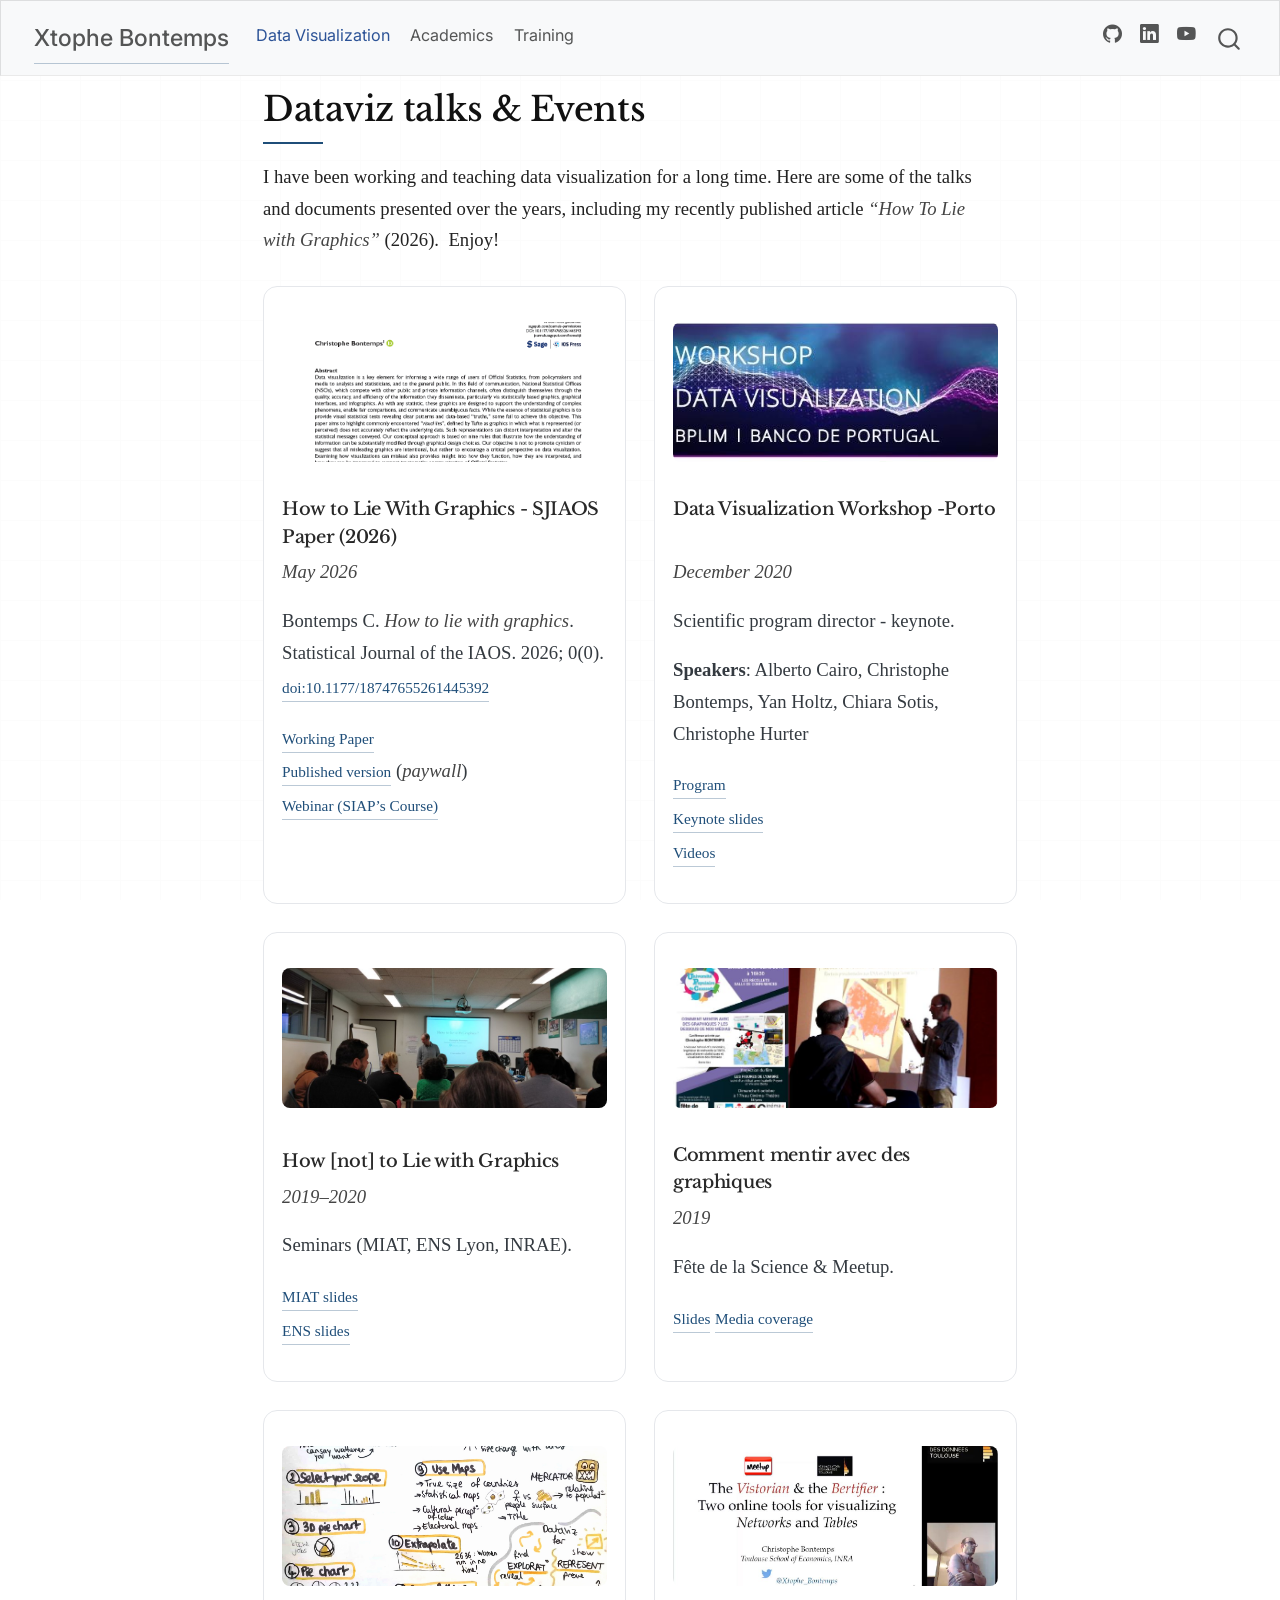
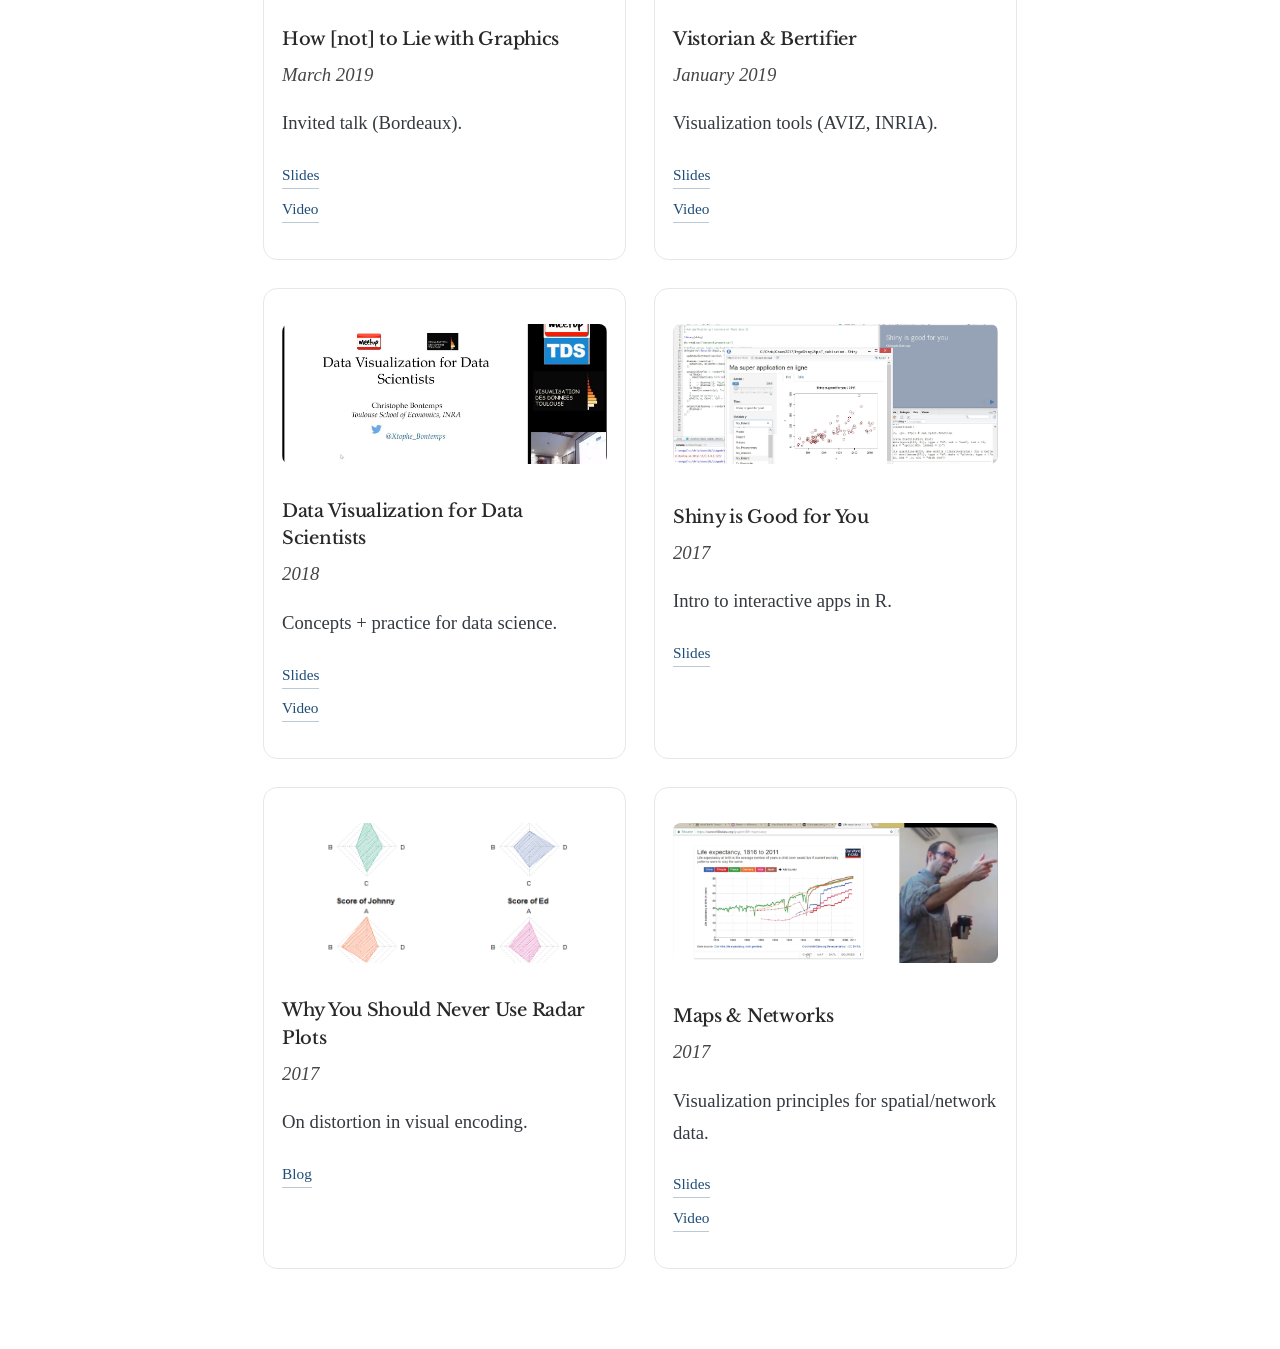
==== commit 827fa0ce: "Bibliography with bibtex" ====
--- a/docs/dataviz.html
+++ b/docs/dataviz.html
@@ -96,11 +96,11 @@
 <span class="menu-text">Data Visualization</span></a>
   </li>  
   <li class="nav-item">
-    <a class="nav-link" href="./academics.qmd"> 
+    <a class="nav-link" href="./academics.html"> 
 <span class="menu-text">Academics</span></a>
   </li>  
   <li class="nav-item">
-    <a class="nav-link" href="./training.qmd"> 
+    <a class="nav-link" href="./training.html"> 
 <span class="menu-text">Training</span></a>
   </li>  
 </ul>
@@ -115,6 +115,11 @@
 </i> 
 <span class="menu-text"></span></a>
   </li>  
+  <li class="nav-item compact">
+    <a class="nav-link" href="https://www.youtube.com/@xtophebontemps6037/videos/"> <i class="bi bi-youtube" role="img">
+</i> 
+<span class="menu-text"></span></a>
+  </li>  
 </ul>
           </div> <!-- /navcollapse -->
             <div class="quarto-navbar-tools">
@@ -153,8 +158,8 @@
 <div class="cards">
 <div class="card">
 <p><img src="images/PaperCoverSJIAOS2026.png" class="img-fluid"></p>
-<section id="how-to-lie-with-graphics---paper-2016" class="level3">
-<h3 class="anchored" data-anchor-id="how-to-lie-with-graphics---paper-2016">How to Lie With Graphics - Paper (2016)</h3>
+<section id="how-to-lie-with-graphics---sjiaos-paper-2026" class="level3">
+<h3 class="anchored" data-anchor-id="how-to-lie-with-graphics---sjiaos-paper-2026">How to Lie With Graphics - SJIAOS Paper (2026)</h3>
 <p><em>May 2026</em></p>
 <p>Bontemps C. <em>How to lie with graphics</em>. Statistical Journal of the IAOS. 2026; 0(0). <a href="doi:10.1177/18747655261445392" class="uri">doi:10.1177/18747655261445392</a></p>
 <p><a href="images/IAOS-HowToLieWithGraphics-WP.pdf" target="_blank">Working Paper</a><br>
@@ -176,8 +181,8 @@
 </div>
 <div class="card">
 <p><img src="images/MIAT2009.jpg" class="img-fluid"></p>
-<section id="how-to-lie-with-graphics" class="level3">
-<h3 class="anchored" data-anchor-id="how-to-lie-with-graphics">How to Lie with Graphics</h3>
+<section id="how-not-to-lie-with-graphics" class="level3">
+<h3 class="anchored" data-anchor-id="how-not-to-lie-with-graphics">How [not] to Lie with Graphics</h3>
 <p><em>2019–2020</em></p>
 <p>Seminars (MIAT, ENS Lyon, INRAE).</p>
 <p><a href="http://data.visualisation.free.fr/Blog/HowToLie-Short.pdf">MIAT slides</a><br>
@@ -195,8 +200,8 @@
 </div>
 <div class="card">
 <p><img src="images/Bordeaux2019.jpg" class="img-fluid"></p>
-<section id="how-to-lie-with-graphics-1" class="level3">
-<h3 class="anchored" data-anchor-id="how-to-lie-with-graphics-1">How to Lie with Graphics</h3>
+<section id="how-not-to-lie-with-graphics-1" class="level3">
+<h3 class="anchored" data-anchor-id="how-not-to-lie-with-graphics-1">How [not] to Lie with Graphics</h3>
 <p><em>March 2019</em></p>
 <p>Invited talk (Bordeaux).</p>
 <p><a href="https://framadrive.org/s/nWZsk8XMx5XNfxX#pdfviewer">Slides</a><br>
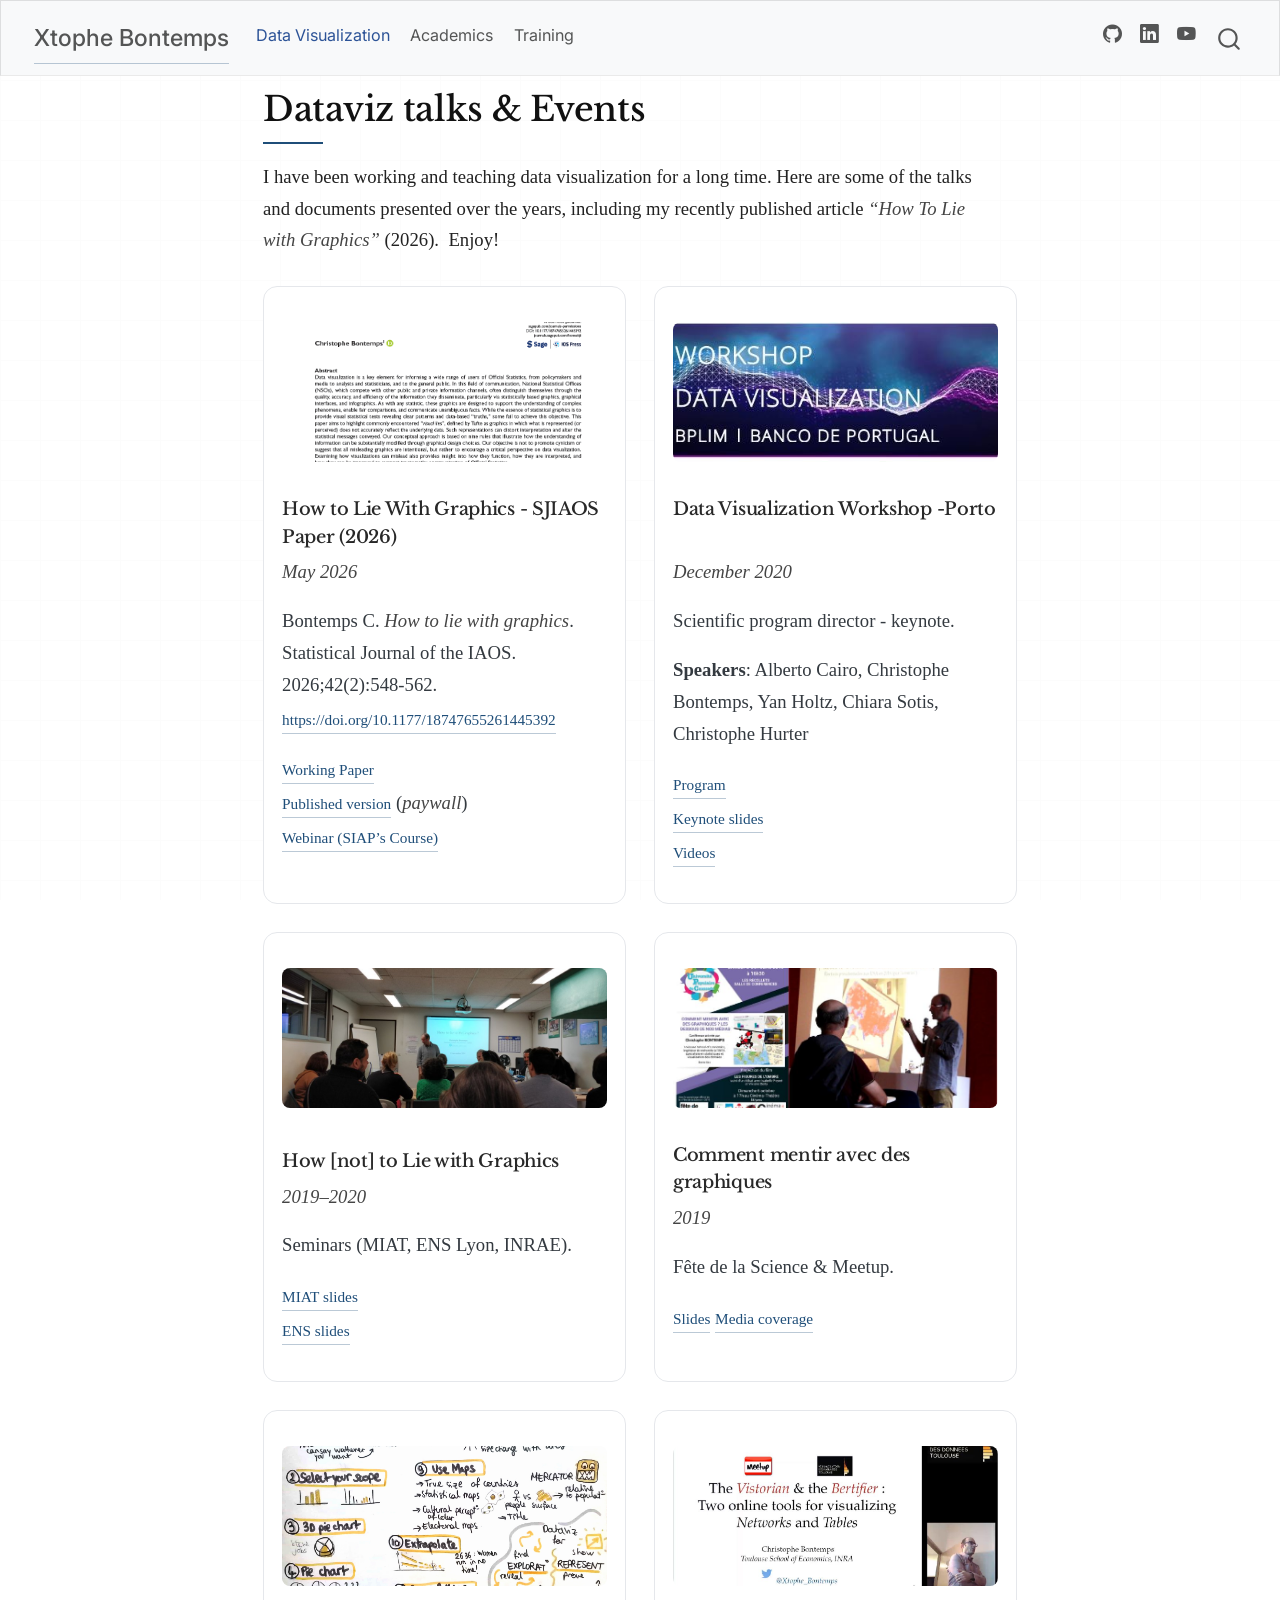
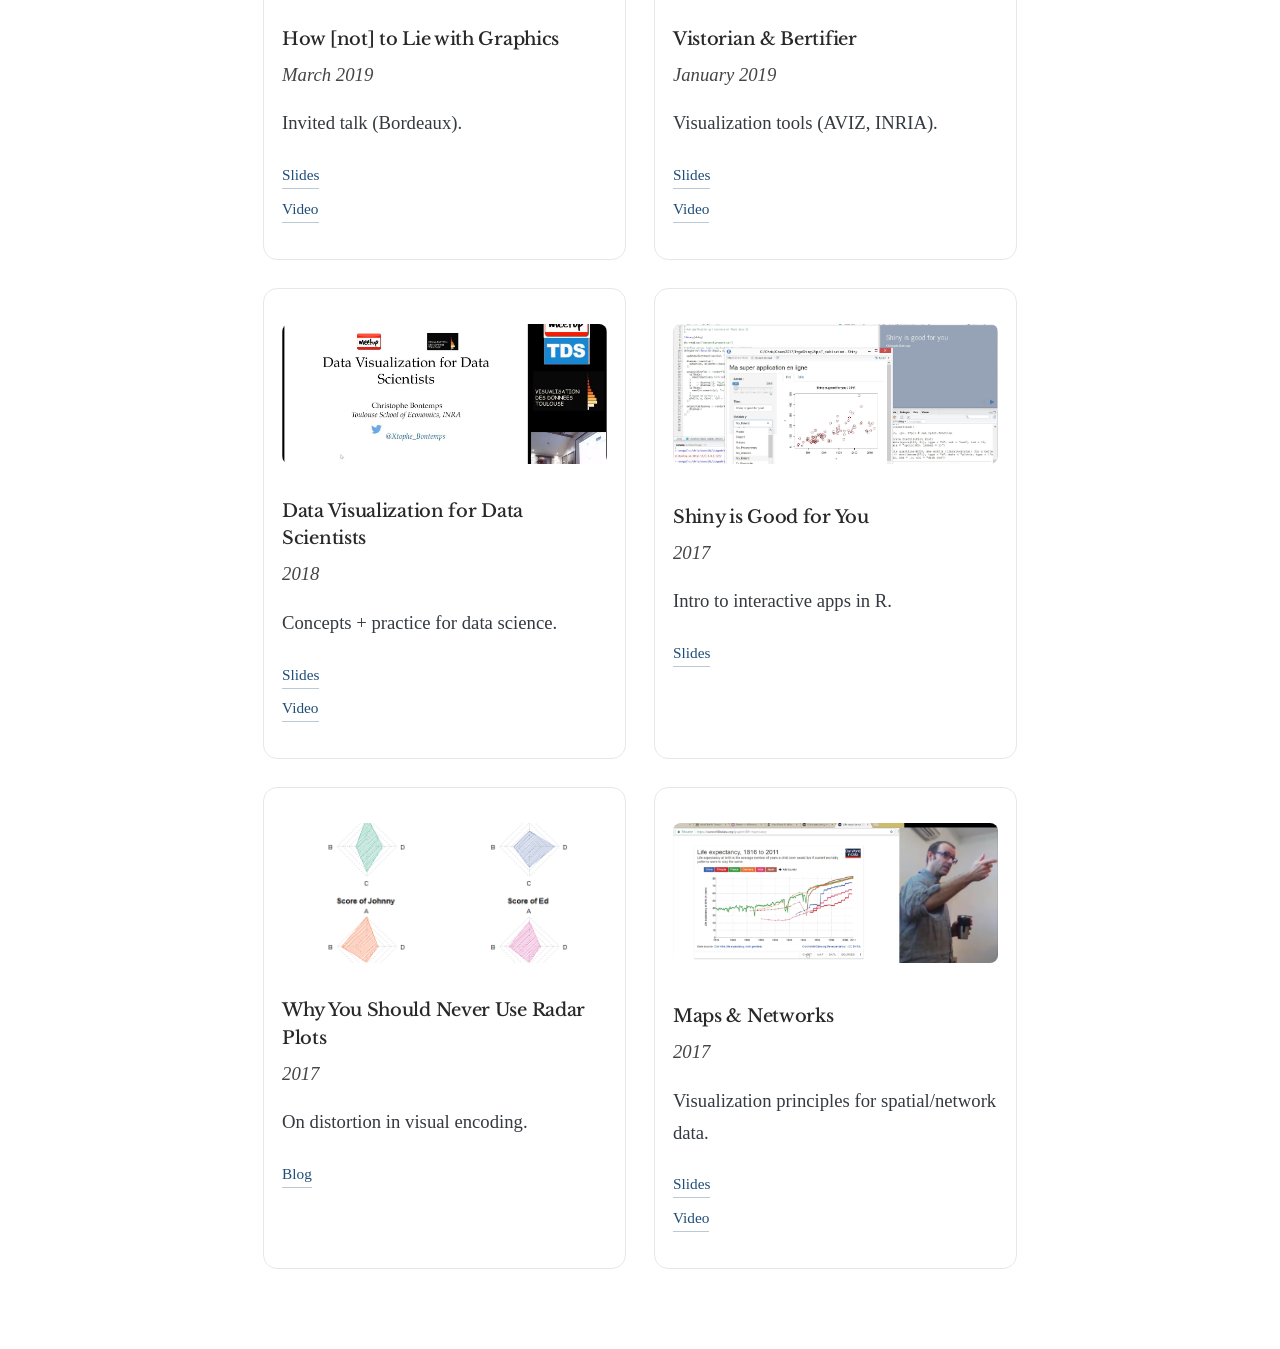
==== commit 444c3d98: "DOI updated" ====
--- a/docs/dataviz.html
+++ b/docs/dataviz.html
@@ -161,7 +161,7 @@
 <section id="how-to-lie-with-graphics---sjiaos-paper-2026" class="level3">
 <h3 class="anchored" data-anchor-id="how-to-lie-with-graphics---sjiaos-paper-2026">How to Lie With Graphics - SJIAOS Paper (2026)</h3>
 <p><em>May 2026</em></p>
-<p>Bontemps C. <em>How to lie with graphics</em>. Statistical Journal of the IAOS. 2026; 0(0). <a href="doi:10.1177/18747655261445392" class="uri">doi:10.1177/18747655261445392</a></p>
+<p>Bontemps C. <em>How to lie with graphics</em>. Statistical Journal of the IAOS. 2026;42(2):548-562. <a href="https://doi.org/10.1177/18747655261445392" class="uri">https://doi.org/10.1177/18747655261445392</a></p>
 <p><a href="images/IAOS-HowToLieWithGraphics-WP.pdf" target="_blank">Working Paper</a><br>
 <a href="https://journals.sagepub.com/doi/10.1177/18747655261445392" target="_blank">Published version</a> (<em>paywall</em>)<br>
 <a href="https://www.unsiap.or.jp/on_line/2024/DTV/E_DTV2024-SecondWebinar.mp4" target="_blank">Webinar (SIAP’s Course)</a></p>
--- a/docs/Mystyle.css
+++ b/docs/Mystyle.css
@@ -228,4 +228,19 @@
   display: inline-block;
   margin-top: 6px;
   font-size: 0.9rem;
-}+}
+
+
+/* Bibliography styling */
+
+.csl-entry {
+  margin-bottom: 1.3rem;
+  line-height: 1.7;
+}
+
+.references {
+  margin-top: 2rem;
+  font-size: 0.98rem;
+}
+
+
